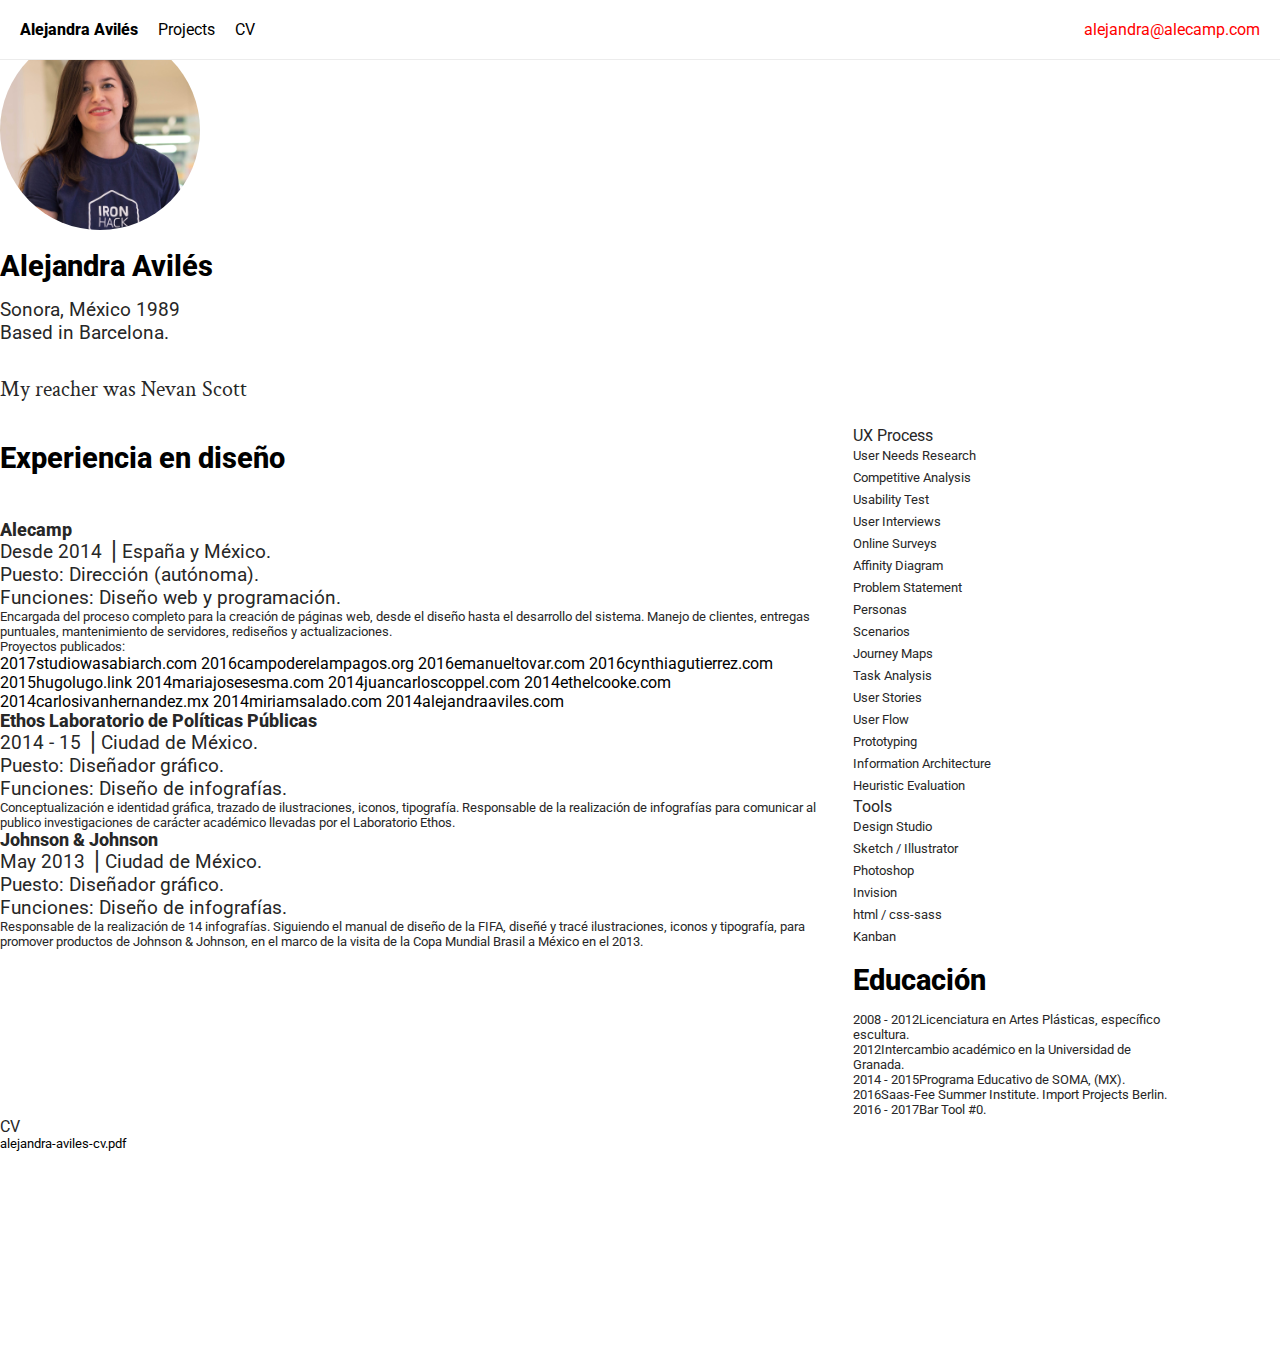
==== about/index.html @ 4a9f748e "Automated commit at 2018-11-22 13:49:20 UTC by middleman-deploy 0.1.3" ====
<!doctype html>
<html>
  <head>
    <meta charset="utf-8">
    <!-- Always force latest IE rendering engine or request Chrome Frame -->
    <meta content="IE=edge,chrome=1" http-equiv="X-UA-Compatible">
    <!-- Use title if it's in the page YAML frontmatter -->
    <title>Alejandra Avilés UX Design</title>
    <script type="text/javascript" src="//cdnjs.cloudflare.com/ajax/libs/jquery/2.0.2/jquery.min.js"></script>
    <link rel="shortcut icon" href="images/favicon.ico" >
    <link rel="stylesheet" href="https://use.fontawesome.com/releases/v5.4.1/css/all.css" integrity="sha384-5sAR7xN1Nv6T6+dT2mhtzEpVJvfS3NScPQTrOxhwjIuvcA67KV2R5Jz6kr4abQsz" crossorigin="anonymous">
    <link href="https://fonts.googleapis.com/css?family=Roboto:400,500,700,900" rel="stylesheet">
    <link href="https://fonts.googleapis.com/css?family=Roboto+Slab" rel="stylesheet">
    <link href="https://fonts.googleapis.com/css?family=Crimson+Text:400,700" rel="stylesheet">
    <link href="https://fonts.googleapis.com/css?family=Kalam" rel="stylesheet">
    <link href="/stylesheets/screen.css" media="screen" rel="stylesheet" type="text/css" />
  </head>
  <body class="about about_index">
    <div class="nav">
  <div class="logo">
    <a href="/"><h5>Alejandra Avilés</h5></a>
  </div>
    <a id="projects" href="/projects">Projects</a>
    <!-- <a id="about" href="/about">About</a> -->
    <a target="cv" href="/documents/alejandra-aviles-cv.pdf">CV</a>
  <div class="social-media">
    <a target="linkedin" href="https://www.linkedin.com/in/alejandra-aviles/"><i class="fab fa-linkedin-in"></i></a>
    <a target="medium" href="https://medium.com/@alecamp"><i class="fab fa-medium-m"></i></a>
    <a target="github" href="https://github.com/alejandra-aviles"><i class="fab fa-github-alt"></i></a>
    <a target="twitter" href="https://twitter.com/alealecamp"><i class="fab fa-twitter"></i></a>
  </div>
  <div class="contact">
    <a href="mailto:alejandra@alecamp.com">alejandra@alecamp.com</a>
  </div>
</div>
<div class="cv">
  <section>
    <img width="200px" src="/images/alejandra.jpg" />
    <h2>Alejandra Avilés</h2>
    <h4>Sonora, México 1989</h4>
    <h4>Based in Barcelona.</h4>
  </section>
  <p>My reacher was Nevan Scott</p>
  <div class="columns">
    <div class="col col-8">
        <h2>Experiencia en diseño<h2>
        <h3>Alecamp</h3>
        <h4>Desde 2014 ⎟ España y México.</h4>
        <h4>Puesto: Dirección (autónoma).</h4>
        <h4>Funciones: Diseño web y programación.</h4>
        <h6>Encargada del proceso completo para la creación de páginas web, desde el diseño hasta el desarrollo del sistema. Manejo de clientes, entregas puntuales, mantenimiento de servidores, rediseños y actualizaciones.</h6>
        <h6>Proyectos publicados:</h6>
        <div class="list">
          <a target="external" href="http://studiowasabiarch.com/"><span class="year">2017</span>studiowasabiarch.com</a>
          <a target="external" href="http://campoderelampagos.org/"><span class="year">2016</span>campoderelampagos.org</a>
          <a target="external" href="http://emanueltovar.com/"><span class="year">2016</span>emanueltovar.com</a>
          <a target="external" href="http://cynthiagutierrez.com/"><span class="year">2016</span>cynthiagutierrez.com</a>
          <a target="external" href="http://hugolugo.link/"><span class="year">2015</span>hugolugo.link</a>
          <a target="external" href="http://mariajosesesma.com/"><span class="year">2014</span>mariajosesesma.com</a>
          <a target="external" href="http://juancarloscoppel.com/"><span class="year">2014</span>juancarloscoppel.com</a>
          <a target="external" href="http://ethelcooke.com/"><span class="year">2014</span>ethelcooke.com</a>
          <a target="external" href="http://carlosivanhernandez.mx/"><span class="year">2014</span>carlosivanhernandez.mx</a>
          <a target="external" href="http://miriamsalado.com/"><span class="year">2014</span>miriamsalado.com</a>
          <a target="external" href="http://alejandraaviles.com/"><span class="year">2014</span>alejandraaviles.com</a>
        </div>
        <h3>Ethos Laboratorio de Políticas Públicas</h3>
        <h4>2014 - 15 ⎟ Ciudad de México.</h4>
        <h4>Puesto: Diseñador gráfico.</h4>
        <h4>Funciones: Diseño de infografías.</h4>
        <h6>Conceptualización e identidad gráfica, trazado de ilustraciones, iconos, tipografía. Responsable de la realización de infografías para comunicar al publico investigaciones de carácter académico llevadas por el Laboratorio Ethos.</h6>
        <h3>Johnson & Johnson</h3>
        <h4>May 2013 ⎟ Ciudad de México.</h4>
        <h4>Puesto: Diseñador gráfico.</h4>
        <h4>Funciones: Diseño de infografías.</h4>
        <h6>Responsable de la realización de 14 infografías. Siguiendo el manual de diseño de la FIFA, diseñé y tracé ilustraciones, iconos y tipografía, para promover productos de Johnson & Johnson, en el marco de la visita de la Copa Mundial Brasil a México en el 2013.</h6>
    </div>
    <div class="col col-4">
      <header>
        <h5>UX Process</h5>
      </header>
      <div class="skills">
        <h6>User Needs Research</h6>
        <h6>Competitive Analysis</h6>
        <h6>Usability Test</h6>
        <h6>User Interviews</h6>
        <h6>Online Surveys</h6>
        <h6>Affinity Diagram</h6>
        <h6>Problem Statement</h6>
        <h6>Personas</h6>
        <h6>Scenarios</h6>
        <h6>Journey Maps</h6>
        <h6>Task Analysis</h6>
        <h6>User Stories</h6>
        <h6>User Flow</h6>
        <h6>Prototyping</h6>
        <h6>Information Architecture</h6>
        <h6>Heuristic Evaluation</h6>
        <header>
          <h5>Tools</h5>
        </header>
        <h6>Design Studio</h6>
        <h6>Sketch / Illustrator</h6>
        <h6>Photoshop</h6>
        <h6>Invision</h6>
        <h6>html / css-sass</h6>
        <h6>Kanban</h6>
      </div>
      <header>
        <h2>Educación</h2>
      </header>
        <h6><span class="year">2008 - 2012</span>Licenciatura en Artes Plásticas, específico escultura.</h6>
        <h6><span class="year">2012</span>Intercambio académico en la Universidad de Granada.</h6>
        <h6><span class="year">2014 - 2015</span>Programa Educativo de SOMA, (MX).</h6>
        <h6><span class="year">2016</span>Saas-Fee Summer Institute. Import Projects Berlin.</h6>
        <h6><span class="year">2016 - 2017</span>Bar Tool #0.</h6>
    </div>
  </div>
</div>

      <header>
        <h5>CV</h5>
      </header>
        <a target="cv" href="/documents/alejandra-aviles-cv.pdf"><h6>alejandra-aviles-cv.pdf</h6></a>

    <script src="/javascripts/application.js" type="text/javascript"></script>
    <footer>
    </footer>
  </body>
</html>
---- stylesheets/screen.css ----
html{color:#000;background:#FFF}body,div,dl,dt,dd,ul,ol,li,h1,h2,h3,h4,h5,h6,pre,code,form,fieldset,legend,input,textarea,p,blockquote,th,td{margin:0;padding:0}table{border-collapse:collapse;border-spacing:0}fieldset,img{border:0}address,caption,cite,code,dfn,em,strong,th,var{font-style:normal;font-weight:normal}ol,ul{list-style:none}caption,th{text-align:left}h1,h2,h3,h4,h5,h6{font-size:100%;font-weight:normal}q:before,q:after{content:''}abbr,acronym{border:0;font-variant:normal}sup{vertical-align:text-top}sub{vertical-align:text-bottom}input,textarea,select{font-family:inherit;font-size:inherit;font-weight:inherit}input,textarea,select{*font-size:100%}legend{color:#000}#yui3-css-stamp.cssreset{display:none}.noselect{-webkit-touch-callout:none;-webkit-user-select:none;-khtml-user-select:none;-moz-user-select:none;-ms-user-select:none;user-select:none}.GITheWall ul{list-style:none;padding:20px 0;margin:0 auto;text-align:left;width:100%}.GITheWall ul li{display:inline-block;margin:10px 5px 0 5px;vertical-align:top;width:200px}.GITheWall ul li.GI_TW_Selected_Row{-webkit-transition:margin-bottom 0.3s ease-in;-moz-transition:margin-bottom 0.3s ease-in;-o-transition:margin-bottom 0.3s ease-in;transition:margin-bottom 0.3s ease-in}.GI_TW_expander{position:absolute;z-index:1;top:0;background:black;left:0;width:100%;margin-top:10px;height:0;overflow:hidden;-webkit-transition:height 0.3s ease-in;-moz-transition:height 0.3s ease-in;-o-transition:height 0.3s ease-in;transition:height 0.3s ease-in}.GI_TW_expander.animating{overflow:hidden !important}.GI_TW_expander.opened{overflow:visible}.GI_TW_expander .GI_TW_pointer{position:absolute;margin-left:-20px;margin-top:-20px;width:0;height:0;border-left:20px solid transparent;border-right:20px solid transparent;border-bottom:20px solid black;-webkit-transition:left 0.3s ease-in;-moz-transition:left 0.3s ease-in;-o-transition:left 0.3s ease-in;transition:left 0.3s ease-in}.GI_TW_expander .GI_TW_expander-inner{width:80%;height:560px;margin:0 auto;overflow:hidden}.GI_TW_expander .GI_TW_expander-inner .GI_TW_fullimg{position:relative;width:100%;height:580px;margin:10px 0 0;text-align:center;overflow:hidden}.GI_TW_expander .GI_TW_expander-inner .GI_TW_fullimg img{position:relative}.GI_TW_expander .GI_TW_Controls{z-index:1}.GI_TW_expander .GI_TW_close{position:absolute;width:40px;height:40px;top:20px;right:20px;cursor:pointer}.GI_TW_expander .GI_TW_arrow{position:absolute;top:50%;cursor:pointer}.GI_TW_expander .GI_TW_arrow.GI_TW_hidden{display:none}.GI_TW_expander .GI_TW_arrow.GI_TW_next{right:30px}.GI_TW_expander .GI_TW_arrow.GI_TW_prev{left:30px}.GI_TW_expander .GI_TW_loading{width:20px;height:20px;border-radius:50%;background:#ddd;box-shadow:0 0 1px #cccccc, 15px 30px 1px #cccccc, -15px 30px 1px #cccccc;position:absolute;top:50%;left:50%;margin:-25px 0 0;-webkit-animation:loader 0.5s infinite ease-in-out both;-moz-animation:loader 0.5s infinite ease-in-out both;-ms-animation:loader 0.5s infinite ease-in-out both;-o-animation:loader 0.5s infinite ease-in-out both;animation:loader 0.5s infinite ease-in-out both}@-moz-keyframes loader{0%{background:#ddd}33%{background:#ccc;box-shadow:0 0 1px #cccccc, 15px 30px 1px #cccccc, -15px 30px 1px #dddddd}66%{background:#ccc;box-shadow:0 0 1px #cccccc, 15px 30px 1px #dddddd, -15px 30px 1px #cccccc}}@-webkit-keyframes loader{0%{background:#ddd}33%{background:#ccc;box-shadow:0 0 1px #cccccc, 15px 30px 1px #cccccc, -15px 30px 1px #dddddd}66%{background:#ccc;box-shadow:0 0 1px #cccccc, 15px 30px 1px #dddddd, -15px 30px 1px #cccccc}}@-o-keyframes loader{0%{background:#ddd}33%{background:#ccc;box-shadow:0 0 1px #cccccc, 15px 30px 1px #cccccc, -15px 30px 1px #dddddd}66%{background:#ccc;box-shadow:0 0 1px #cccccc, 15px 30px 1px #dddddd, -15px 30px 1px #cccccc}}@-ms-keyframes loader{0%{background:#ddd}33%{background:#ccc;box-shadow:0 0 1px #cccccc, 15px 30px 1px #cccccc, -15px 30px 1px #dddddd}66%{background:#ccc;box-shadow:0 0 1px #cccccc, 15px 30px 1px #dddddd, -15px 30px 1px #cccccc}}@keyframes loader{0%{background:#ddd}33%{background:#ccc;box-shadow:0 0 1px #cccccc, 15px 30px 1px #cccccc, -15px 30px 1px #dddddd}66%{background:#ccc;box-shadow:0 0 1px #cccccc, 15px 30px 1px #dddddd, -15px 30px 1px #cccccc}}.about img{border-radius:100px}article{width:700px;padding-top:100px}.quote{border-left:4px solid #ef1000;margin:20px 50px;padding-left:20px;border-radius:5px}.quote p{font-family:'Roboto', sans-serif;padding:10px 0;font-size:0.9rem;line-height:20px}.quote i{font-size:0.7rem;color:grey}.highlight p{font-size:2.8rem;line-height:50px}.award{display:inline-block}.award h3{color:#d4a000;font-weight:600;font-size:0.9rem}.btn{display:inline-block;background-color:#3c3b3a;box-shadow:1px 2px 10px #dadada;border-radius:5px;border:1px solid black;color:white;text-decoration:none;text-align:center;padding:12px 30px}.btn a{font-size:1rem;font-weight:600;text-transform:uppercase;cursor:pointer;color:white}.btn a:hover{color:white;cursor:pointer}.btn:hover{background-color:black;color:white;cursor:pointer}.btn:active{position:relative;top:1px}.site-btn h6{border:1px solid #e2e2e2;border-radius:10px;position:relative;padding:20px}.site-btn a:hover{color:red;background-color:blue}.columns{zoom:1}.columns:before{content:'';display:block}.columns:after{content:'';display:table;clear:both}.col{float:left}.border-left{padding-left:30px;border-left:1px solid grey}.col-1{width:8.33%}.col-2{width:16.66%}.col-3{width:33.33%}.col-4{width:25%}.col-6{width:50%}.col-8{width:66.66%;padding-right:20px}.col-9{width:95%}.col-10{width:80%}.col-12{width:100%}.contact{position:fixed;right:0;background-color:white;z-index:2000}.contact a{font-size:1rem;color:red}.cv h2{color:black}figure{padding-top:20px;padding-bottom:20px;margin:0}figcaption{color:grey;font-size:0.9rem}footer{padding-top:150px;padding-bottom:50px}.hero-unit{padding-top:60px;padding-bottom:150px}.hero-unit span{color:red}.hero-unit h1{font-size:3.6rem;font-family:'Roboto', sans-serif}.hero-unit h4{padding-bottom:100px;font-size:1.5rem}.hero-unit .email{padding:20px 0}.hero-unit .email h3{font-weight:100}.hero-unit .email span{color:#ff1403}.message{text-align:center;background-color:#ffe976;padding:15px 30px;margin:15px 100px;font-size:2rem;font-family:'Kalam', cursive}.item{position:relative;flex:1;flex-direction:column;justify-content:space-between;display:flex}.item-info{padding:10px;flex:1;flex-direction:column;flex-grow:0}.item-center{padding:30px;text-align:center}.item-small{text-align:center}.item-small img{padding:30px}.item:hover{cursor:pointer}.item:hover img{opacity:0.7;position:relative}.item:hover .cover{display:block}.item:hover .cover h6{font-size:1em;line-height:20px;letter-spacing:0.3px}.nav{position:fixed;background-color:white;padding-top:20px;padding-bottom:20px;padding-left:20px;width:100%;z-index:1000;border-bottom:1px solid #ececec}.nav a{font-size:1rem;float:left;margin-right:20px}.nav .logo h5{font-weight:800}.nav .logo a{color:black;font-size:1.1rem}.nav .logo a:hover{color:black;border-bottom:none}section{padding:30px 0}section .sub-section{padding:20px 40px}section .sub-section p{font-size:1.1rem;padding-bottom:20px;line-height:22px}.section-center{text-align:center;padding-top:50px;width:650px;margin-left:auto;margin-right:auto}.skills h6{line-height:22px}.slider-wrapper{width:800px;padding-right:auto;padding-left:auto}.slider{margin-bottom:15px;border-radius:15px;border:0.5px solid #e0e0e0;box-shadow:3px 13px 40px -10px rgba(0,0,0,0.1);height:inherit;width:inherit;overflow:hidden;position:relative;text-align:left}.slider-point-next{cursor:e-resize;cursor:url("/images/next.svg"),auto}.slider-point-previous{cursor:w-resize;cursor:url("/images/prev.svg"),auto}.slider>*{display:none;width:inherit}.slider .columns{height:inherit}.slider img{padding-top:0;padding-bottom:0;max-height:800px;max-width:100%;width:auto;margin-right:auto;margin-left:auto;vertical-align:bottom}.slider .columns .column{height:inherit}[data-slider-index]{font-size:0.8em;font-weight:100;height:inherit}[data-slider-action]{font-size:1em;letter-spacing:1px;color:#3535c3;font-weight:100;cursor:pointer;max-width:1400px}.slider-controls{-webkit-touch-callout:none;-webkit-user-select:none;-khtml-user-select:none;-moz-user-select:none;-ms-user-select:none;user-select:none;position:absolute;right:0;bottom:0;display:inline-block;z-index:1000}.slider-controls>*{display:inline-block;left:0;padding-right:5px}.slider-controls a,.slider-controls *{color:#666 !important}.slider-controls a{font-size:1.3em}.caption{background-color:white;padding-top:5px;padding-bottom:5px;padding-right:70px;display:inline-block;text-align:left;width:100%;z-index:-100}.social-media{position:fixed;background-color:white;right:200px}.social-media a{color:#333333;font-size:1rem;padding:2px 5px}.social-media a:hover i{color:#ff5043}.wrapper-3{display:grid;grid-template-columns:30% 30% 30%;grid-gap:30px}.item-meth{text-align:center}.wrapper-4{display:grid;grid-template-columns:20% 20% 20% 20%;grid-gap:50px;text-align:center}h1{font-size:3rem;font-weight:800}h2{font-size:1.8rem;padding:15px 0;color:#ef1000;font-weight:800}h3{font-size:1.1rem;font-weight:800}h4{font-size:1.2rem}h5{font-size:1rem}h6{font-size:0.8rem}p{font-family:'Crimson Text', serif;font-size:1.4rem;line-height:32px;padding-bottom:20px}li{list-style-type:bullets}em{font-style:italic}*{box-sizing:border-box}body{color:#272727;width:100%;margin-left:auto;margin-right:auto;font-size:1rem;font-family:'Roboto', sans-serif}body ::selection{background-color:#ffec5b;color:#ff1403}a{color:black;text-decoration:none}a:hover{cursor:pointer;color:#ff5043}main{zoom:1;width:1024px;padding:100px;margin-left:auto;margin-right:auto}main:before{content:'';display:block}main:after{content:'';display:table;clear:both}img{max-width:100%}.caption{padding-left:10px;color:grey}body.projects #projects{color:#ff5043}body.about #about{color:#ff5043}
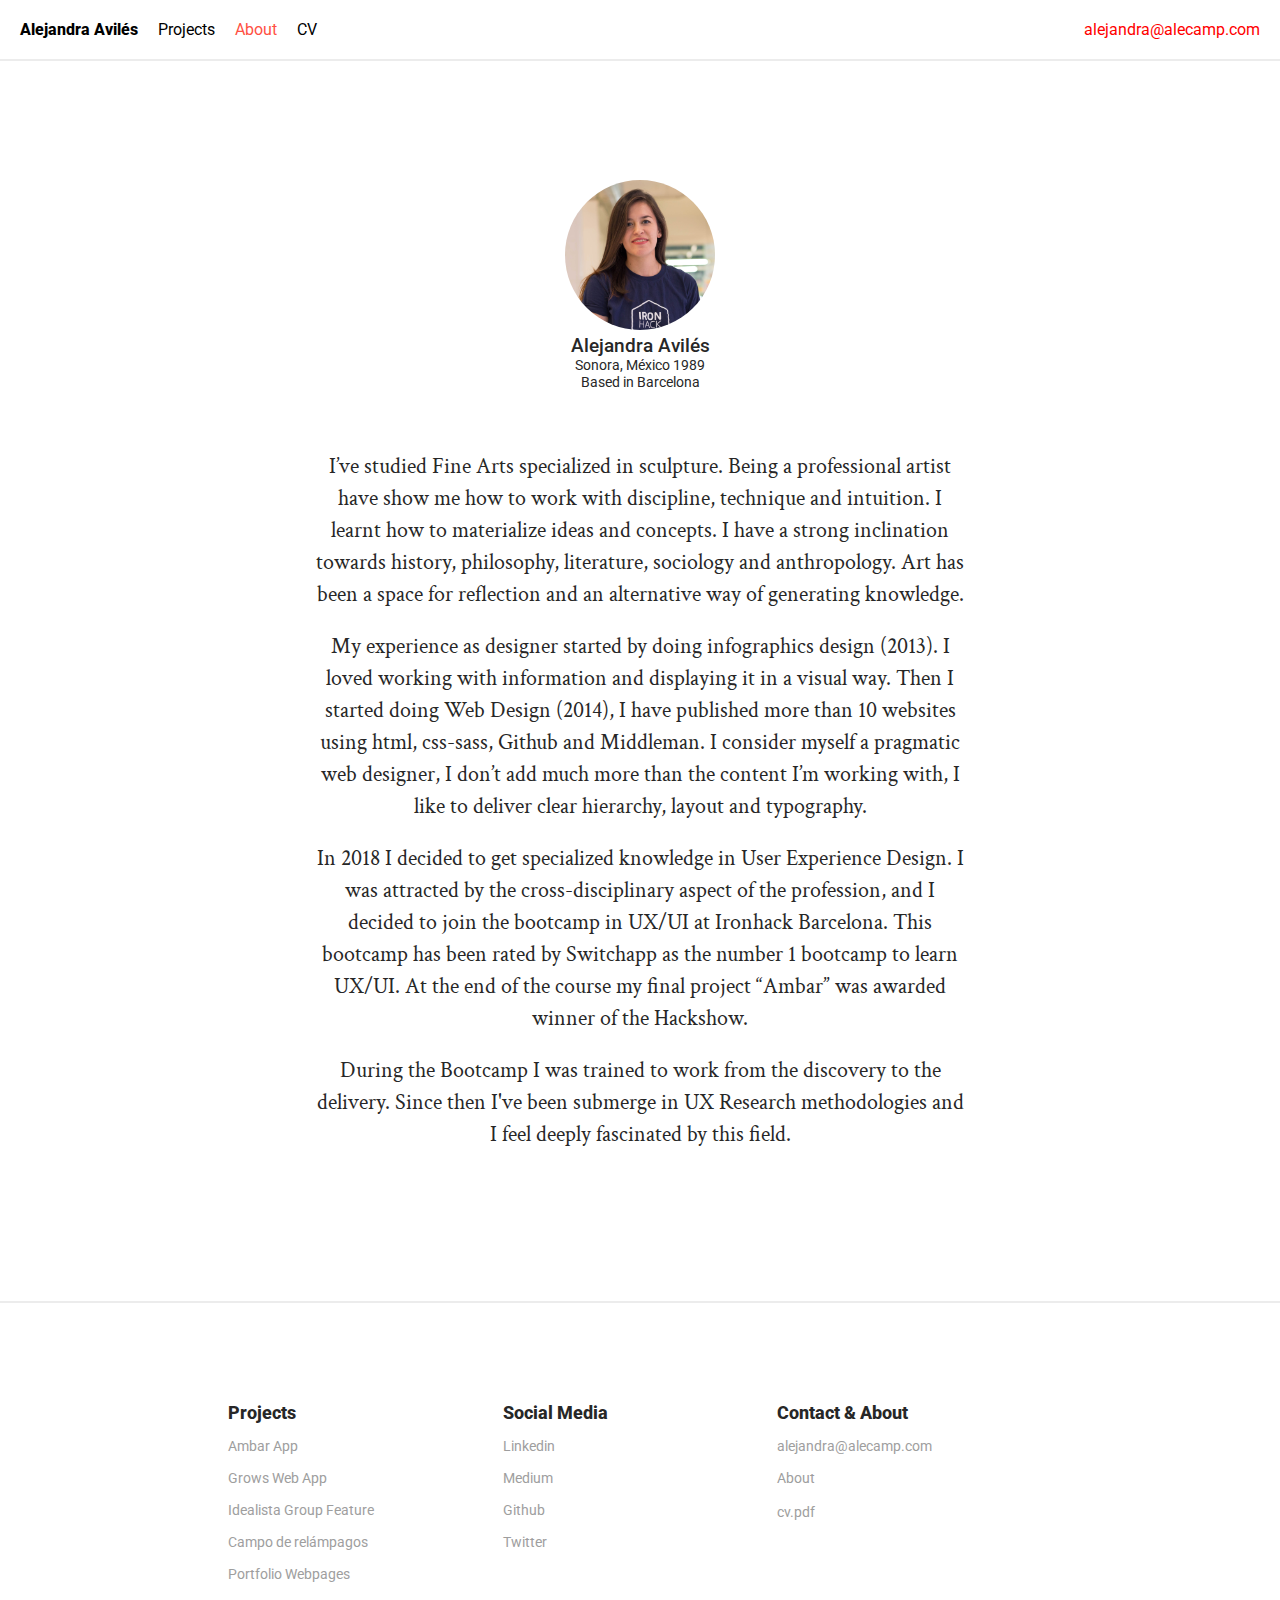
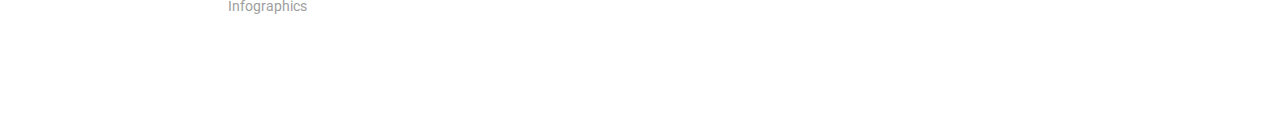
==== commit 1ed839fc: "Automated commit at 2018-11-24 21:51:10 UTC by middleman-deploy 0.1.3" ====
--- a/about/index.html
+++ b/about/index.html
@@ -21,7 +21,7 @@
     <a href="/"><h5>Alejandra Avilés</h5></a>
   </div>
     <a id="projects" href="/projects">Projects</a>
-    <!-- <a id="about" href="/about">About</a> -->
+    <a id="about" href="/about">About</a>
     <a target="cv" href="/documents/alejandra-aviles-cv.pdf">CV</a>
   <div class="social-media">
     <a target="linkedin" href="https://www.linkedin.com/in/alejandra-aviles/"><i class="fab fa-linkedin-in"></i></a>
@@ -33,97 +33,82 @@
     <a href="mailto:alejandra@alecamp.com">alejandra@alecamp.com</a>
   </div>
 </div>
-<div class="cv">
+<main>
+  <div class="section-center">
+
   <section>
-    <img width="200px" src="/images/alejandra.jpg" />
-    <h2>Alejandra Avilés</h2>
-    <h4>Sonora, México 1989</h4>
-    <h4>Based in Barcelona.</h4>
+    <img width="150px" src="/images/alejandra.jpg" />
+    <h4>Alejandra Avilés</h4>
+    <h6>Sonora, México 1989</h6>
+    <h6>Based in Barcelona</h6>
   </section>
-  <p>My reacher was Nevan Scott</p>
-  <div class="columns">
-    <div class="col col-8">
-        <h2>Experiencia en diseño<h2>
-        <h3>Alecamp</h3>
-        <h4>Desde 2014 ⎟ España y México.</h4>
-        <h4>Puesto: Dirección (autónoma).</h4>
-        <h4>Funciones: Diseño web y programación.</h4>
-        <h6>Encargada del proceso completo para la creación de páginas web, desde el diseño hasta el desarrollo del sistema. Manejo de clientes, entregas puntuales, mantenimiento de servidores, rediseños y actualizaciones.</h6>
-        <h6>Proyectos publicados:</h6>
-        <div class="list">
-          <a target="external" href="http://studiowasabiarch.com/"><span class="year">2017</span>studiowasabiarch.com</a>
-          <a target="external" href="http://campoderelampagos.org/"><span class="year">2016</span>campoderelampagos.org</a>
-          <a target="external" href="http://emanueltovar.com/"><span class="year">2016</span>emanueltovar.com</a>
-          <a target="external" href="http://cynthiagutierrez.com/"><span class="year">2016</span>cynthiagutierrez.com</a>
-          <a target="external" href="http://hugolugo.link/"><span class="year">2015</span>hugolugo.link</a>
-          <a target="external" href="http://mariajosesesma.com/"><span class="year">2014</span>mariajosesesma.com</a>
-          <a target="external" href="http://juancarloscoppel.com/"><span class="year">2014</span>juancarloscoppel.com</a>
-          <a target="external" href="http://ethelcooke.com/"><span class="year">2014</span>ethelcooke.com</a>
-          <a target="external" href="http://carlosivanhernandez.mx/"><span class="year">2014</span>carlosivanhernandez.mx</a>
-          <a target="external" href="http://miriamsalado.com/"><span class="year">2014</span>miriamsalado.com</a>
-          <a target="external" href="http://alejandraaviles.com/"><span class="year">2014</span>alejandraaviles.com</a>
-        </div>
-        <h3>Ethos Laboratorio de Políticas Públicas</h3>
-        <h4>2014 - 15 ⎟ Ciudad de México.</h4>
-        <h4>Puesto: Diseñador gráfico.</h4>
-        <h4>Funciones: Diseño de infografías.</h4>
-        <h6>Conceptualización e identidad gráfica, trazado de ilustraciones, iconos, tipografía. Responsable de la realización de infografías para comunicar al publico investigaciones de carácter académico llevadas por el Laboratorio Ethos.</h6>
-        <h3>Johnson & Johnson</h3>
-        <h4>May 2013 ⎟ Ciudad de México.</h4>
-        <h4>Puesto: Diseñador gráfico.</h4>
-        <h4>Funciones: Diseño de infografías.</h4>
-        <h6>Responsable de la realización de 14 infografías. Siguiendo el manual de diseño de la FIFA, diseñé y tracé ilustraciones, iconos y tipografía, para promover productos de Johnson & Johnson, en el marco de la visita de la Copa Mundial Brasil a México en el 2013.</h6>
-    </div>
-    <div class="col col-4">
-      <header>
-        <h5>UX Process</h5>
-      </header>
-      <div class="skills">
-        <h6>User Needs Research</h6>
-        <h6>Competitive Analysis</h6>
-        <h6>Usability Test</h6>
-        <h6>User Interviews</h6>
-        <h6>Online Surveys</h6>
-        <h6>Affinity Diagram</h6>
-        <h6>Problem Statement</h6>
-        <h6>Personas</h6>
-        <h6>Scenarios</h6>
-        <h6>Journey Maps</h6>
-        <h6>Task Analysis</h6>
-        <h6>User Stories</h6>
-        <h6>User Flow</h6>
-        <h6>Prototyping</h6>
-        <h6>Information Architecture</h6>
-        <h6>Heuristic Evaluation</h6>
-        <header>
-          <h5>Tools</h5>
-        </header>
-        <h6>Design Studio</h6>
-        <h6>Sketch / Illustrator</h6>
-        <h6>Photoshop</h6>
-        <h6>Invision</h6>
-        <h6>html / css-sass</h6>
-        <h6>Kanban</h6>
-      </div>
-      <header>
-        <h2>Educación</h2>
-      </header>
-        <h6><span class="year">2008 - 2012</span>Licenciatura en Artes Plásticas, específico escultura.</h6>
-        <h6><span class="year">2012</span>Intercambio académico en la Universidad de Granada.</h6>
-        <h6><span class="year">2014 - 2015</span>Programa Educativo de SOMA, (MX).</h6>
-        <h6><span class="year">2016</span>Saas-Fee Summer Institute. Import Projects Berlin.</h6>
-        <h6><span class="year">2016 - 2017</span>Bar Tool #0.</h6>
-    </div>
+  <section>
+    <p>I’ve studied Fine Arts specialized in sculpture. Being a professional artist have show me how to work with discipline, technique and intuition. I learnt how to materialize ideas and concepts. I have a strong inclination towards history, philosophy, literature, sociology and anthropology. Art has been a space for reflection and an alternative way of generating knowledge.</p>
+    <p>My experience as designer started by doing infographics design (2013). I loved working with information and displaying it in a visual way. Then I started doing Web Design (2014), I have published more than 10 websites using html, css-sass, Github and Middleman. I consider myself a pragmatic web designer, I don’t add much more than the content I’m working with, I like to deliver clear hierarchy, layout and typography.</p>
+    <p>In 2018 I decided to get specialized knowledge in User Experience Design. I was attracted by the cross-disciplinary aspect of the profession, and I decided to join the bootcamp in UX/UI at Ironhack Barcelona. This bootcamp has been rated by Switchapp as the number 1 bootcamp to learn UX/UI. At the end of the course my final project “Ambar” was awarded winner of the Hackshow.</p>
+    <p>During the Bootcamp I was trained to work from the discovery to the delivery. Since then I've been submerge in UX Research methodologies and I feel deeply fascinated by this field.</p>
+  </section>
   </div>
-</div>
+</main>
 
-      <header>
-        <h5>CV</h5>
-      </header>
-        <a target="cv" href="/documents/alejandra-aviles-cv.pdf"><h6>alejandra-aviles-cv.pdf</h6></a>
+
+
+
+
+
+
 
     <script src="/javascripts/application.js" type="text/javascript"></script>
     <footer>
+        <main>
+  <div class="columns">
+    <div class="col col-4">
+      <h3>Projects</h3>
+      <a class="item" href="/ambar">
+        Ambar App
+      </a>
+      <a href="/grows" class="item">
+        Grows Web App
+      </a>
+      <a href="/add-a-feature-to-idealista-app" class="item">
+        Idealista Group Feature
+      </a>
+      <a href="/online-magazine" class="item">
+        Campo de relámpagos
+      </a>
+      <a href="/portfolio-websites" class="item">
+        Portfolio Webpages
+      </a>
+      <a href="/infographics-design" class="item">
+        Infographics
+      </a>
+    </div>
+    <div class="col col-4">
+      <h3>Social Media</h3>
+      <a target="linkedin" href="https://www.linkedin.com/in/alejandra-aviles/" class="item" >
+        Linkedin
+      </a>
+      <a target="medium" href="https://medium.com/@alecamp" class="item">
+        Medium
+      </a>
+      <a target="github" href="https://github.com/alejandra-aviles" class="item">
+        Github
+      </a>
+      <a target="twitter" href="https://twitter.com/alealecamp" class="item">
+        Twitter
+      </a>
+    </div>
+    <div class="col col-4">
+      <h3>Contact & About</h3>
+      <a href="mailto:alejandra@alecamp.com" class="item">alejandra@alecamp.com</a>
+      <a href="/about" class="item">About</a>
+      <a target="cv" href="/documents/alejandra-aviles-cv.pdf">cv.pdf</a>
+    </div>
+  </div>
+</main>
+
+
+
     </footer>
   </body>
 </html>
--- a/stylesheets/screen.css
+++ b/stylesheets/screen.css
@@ -1 +1 @@
-html{color:#000;background:#FFF}body,div,dl,dt,dd,ul,ol,li,h1,h2,h3,h4,h5,h6,pre,code,form,fieldset,legend,input,textarea,p,blockquote,th,td{margin:0;padding:0}table{border-collapse:collapse;border-spacing:0}fieldset,img{border:0}address,caption,cite,code,dfn,em,strong,th,var{font-style:normal;font-weight:normal}ol,ul{list-style:none}caption,th{text-align:left}h1,h2,h3,h4,h5,h6{font-size:100%;font-weight:normal}q:before,q:after{content:''}abbr,acronym{border:0;font-variant:normal}sup{vertical-align:text-top}sub{vertical-align:text-bottom}input,textarea,select{font-family:inherit;font-size:inherit;font-weight:inherit}input,textarea,select{*font-size:100%}legend{color:#000}#yui3-css-stamp.cssreset{display:none}.noselect{-webkit-touch-callout:none;-webkit-user-select:none;-khtml-user-select:none;-moz-user-select:none;-ms-user-select:none;user-select:none}.GITheWall ul{list-style:none;padding:20px 0;margin:0 auto;text-align:left;width:100%}.GITheWall ul li{display:inline-block;margin:10px 5px 0 5px;vertical-align:top;width:200px}.GITheWall ul li.GI_TW_Selected_Row{-webkit-transition:margin-bottom 0.3s ease-in;-moz-transition:margin-bottom 0.3s ease-in;-o-transition:margin-bottom 0.3s ease-in;transition:margin-bottom 0.3s ease-in}.GI_TW_expander{position:absolute;z-index:1;top:0;background:black;left:0;width:100%;margin-top:10px;height:0;overflow:hidden;-webkit-transition:height 0.3s ease-in;-moz-transition:height 0.3s ease-in;-o-transition:height 0.3s ease-in;transition:height 0.3s ease-in}.GI_TW_expander.animating{overflow:hidden !important}.GI_TW_expander.opened{overflow:visible}.GI_TW_expander .GI_TW_pointer{position:absolute;margin-left:-20px;margin-top:-20px;width:0;height:0;border-left:20px solid transparent;border-right:20px solid transparent;border-bottom:20px solid black;-webkit-transition:left 0.3s ease-in;-moz-transition:left 0.3s ease-in;-o-transition:left 0.3s ease-in;transition:left 0.3s ease-in}.GI_TW_expander .GI_TW_expander-inner{width:80%;height:560px;margin:0 auto;overflow:hidden}.GI_TW_expander .GI_TW_expander-inner .GI_TW_fullimg{position:relative;width:100%;height:580px;margin:10px 0 0;text-align:center;overflow:hidden}.GI_TW_expander .GI_TW_expander-inner .GI_TW_fullimg img{position:relative}.GI_TW_expander .GI_TW_Controls{z-index:1}.GI_TW_expander .GI_TW_close{position:absolute;width:40px;height:40px;top:20px;right:20px;cursor:pointer}.GI_TW_expander .GI_TW_arrow{position:absolute;top:50%;cursor:pointer}.GI_TW_expander .GI_TW_arrow.GI_TW_hidden{display:none}.GI_TW_expander .GI_TW_arrow.GI_TW_next{right:30px}.GI_TW_expander .GI_TW_arrow.GI_TW_prev{left:30px}.GI_TW_expander .GI_TW_loading{width:20px;height:20px;border-radius:50%;background:#ddd;box-shadow:0 0 1px #cccccc, 15px 30px 1px #cccccc, -15px 30px 1px #cccccc;position:absolute;top:50%;left:50%;margin:-25px 0 0;-webkit-animation:loader 0.5s infinite ease-in-out both;-moz-animation:loader 0.5s infinite ease-in-out both;-ms-animation:loader 0.5s infinite ease-in-out both;-o-animation:loader 0.5s infinite ease-in-out both;animation:loader 0.5s infinite ease-in-out both}@-moz-keyframes loader{0%{background:#ddd}33%{background:#ccc;box-shadow:0 0 1px #cccccc, 15px 30px 1px #cccccc, -15px 30px 1px #dddddd}66%{background:#ccc;box-shadow:0 0 1px #cccccc, 15px 30px 1px #dddddd, -15px 30px 1px #cccccc}}@-webkit-keyframes loader{0%{background:#ddd}33%{background:#ccc;box-shadow:0 0 1px #cccccc, 15px 30px 1px #cccccc, -15px 30px 1px #dddddd}66%{background:#ccc;box-shadow:0 0 1px #cccccc, 15px 30px 1px #dddddd, -15px 30px 1px #cccccc}}@-o-keyframes loader{0%{background:#ddd}33%{background:#ccc;box-shadow:0 0 1px #cccccc, 15px 30px 1px #cccccc, -15px 30px 1px #dddddd}66%{background:#ccc;box-shadow:0 0 1px #cccccc, 15px 30px 1px #dddddd, -15px 30px 1px #cccccc}}@-ms-keyframes loader{0%{background:#ddd}33%{background:#ccc;box-shadow:0 0 1px #cccccc, 15px 30px 1px #cccccc, -15px 30px 1px #dddddd}66%{background:#ccc;box-shadow:0 0 1px #cccccc, 15px 30px 1px #dddddd, -15px 30px 1px #cccccc}}@keyframes loader{0%{background:#ddd}33%{background:#ccc;box-shadow:0 0 1px #cccccc, 15px 30px 1px #cccccc, -15px 30px 1px #dddddd}66%{background:#ccc;box-shadow:0 0 1px #cccccc, 15px 30px 1px #dddddd, -15px 30px 1px #cccccc}}.about img{border-radius:100px}article{width:700px;padding-top:100px}.quote{border-left:4px solid #ef1000;margin:20px 50px;padding-left:20px;border-radius:5px}.quote p{font-family:'Roboto', sans-serif;padding:10px 0;font-size:0.9rem;line-height:20px}.quote i{font-size:0.7rem;color:grey}.highlight p{font-size:2.8rem;line-height:50px}.award{display:inline-block}.award h3{color:#d4a000;font-weight:600;font-size:0.9rem}.btn{display:inline-block;background-color:#3c3b3a;box-shadow:1px 2px 10px #dadada;border-radius:5px;border:1px solid black;color:white;text-decoration:none;text-align:center;padding:12px 30px}.btn a{font-size:1rem;font-weight:600;text-transform:uppercase;cursor:pointer;color:white}.btn a:hover{color:white;cursor:pointer}.btn:hover{background-color:black;color:white;cursor:pointer}.btn:active{position:relative;top:1px}.site-btn h6{border:1px solid #e2e2e2;border-radius:10px;position:relative;padding:20px}.site-btn a:hover{color:red;background-color:blue}.columns{zoom:1}.columns:before{content:'';display:block}.columns:after{content:'';display:table;clear:both}.col{float:left}.border-left{padding-left:30px;border-left:1px solid grey}.col-1{width:8.33%}.col-2{width:16.66%}.col-3{width:33.33%}.col-4{width:25%}.col-6{width:50%}.col-8{width:66.66%;padding-right:20px}.col-9{width:95%}.col-10{width:80%}.col-12{width:100%}.contact{position:fixed;right:0;background-color:white;z-index:2000}.contact a{font-size:1rem;color:red}.cv h2{color:black}figure{padding-top:20px;padding-bottom:20px;margin:0}figcaption{color:grey;font-size:0.9rem}footer{padding-top:150px;padding-bottom:50px}.hero-unit{padding-top:60px;padding-bottom:150px}.hero-unit span{color:red}.hero-unit h1{font-size:3.6rem;font-family:'Roboto', sans-serif}.hero-unit h4{padding-bottom:100px;font-size:1.5rem}.hero-unit .email{padding:20px 0}.hero-unit .email h3{font-weight:100}.hero-unit .email span{color:#ff1403}.message{text-align:center;background-color:#ffe976;padding:15px 30px;margin:15px 100px;font-size:2rem;font-family:'Kalam', cursive}.item{position:relative;flex:1;flex-direction:column;justify-content:space-between;display:flex}.item-info{padding:10px;flex:1;flex-direction:column;flex-grow:0}.item-center{padding:30px;text-align:center}.item-small{text-align:center}.item-small img{padding:30px}.item:hover{cursor:pointer}.item:hover img{opacity:0.7;position:relative}.item:hover .cover{display:block}.item:hover .cover h6{font-size:1em;line-height:20px;letter-spacing:0.3px}.nav{position:fixed;background-color:white;padding-top:20px;padding-bottom:20px;padding-left:20px;width:100%;z-index:1000;border-bottom:1px solid #ececec}.nav a{font-size:1rem;float:left;margin-right:20px}.nav .logo h5{font-weight:800}.nav .logo a{color:black;font-size:1.1rem}.nav .logo a:hover{color:black;border-bottom:none}section{padding:30px 0}section .sub-section{padding:20px 40px}section .sub-section p{font-size:1.1rem;padding-bottom:20px;line-height:22px}.section-center{text-align:center;padding-top:50px;width:650px;margin-left:auto;margin-right:auto}.skills h6{line-height:22px}.slider-wrapper{width:800px;padding-right:auto;padding-left:auto}.slider{margin-bottom:15px;border-radius:15px;border:0.5px solid #e0e0e0;box-shadow:3px 13px 40px -10px rgba(0,0,0,0.1);height:inherit;width:inherit;overflow:hidden;position:relative;text-align:left}.slider-point-next{cursor:e-resize;cursor:url("/images/next.svg"),auto}.slider-point-previous{cursor:w-resize;cursor:url("/images/prev.svg"),auto}.slider>*{display:none;width:inherit}.slider .columns{height:inherit}.slider img{padding-top:0;padding-bottom:0;max-height:800px;max-width:100%;width:auto;margin-right:auto;margin-left:auto;vertical-align:bottom}.slider .columns .column{height:inherit}[data-slider-index]{font-size:0.8em;font-weight:100;height:inherit}[data-slider-action]{font-size:1em;letter-spacing:1px;color:#3535c3;font-weight:100;cursor:pointer;max-width:1400px}.slider-controls{-webkit-touch-callout:none;-webkit-user-select:none;-khtml-user-select:none;-moz-user-select:none;-ms-user-select:none;user-select:none;position:absolute;right:0;bottom:0;display:inline-block;z-index:1000}.slider-controls>*{display:inline-block;left:0;padding-right:5px}.slider-controls a,.slider-controls *{color:#666 !important}.slider-controls a{font-size:1.3em}.caption{background-color:white;padding-top:5px;padding-bottom:5px;padding-right:70px;display:inline-block;text-align:left;width:100%;z-index:-100}.social-media{position:fixed;background-color:white;right:200px}.social-media a{color:#333333;font-size:1rem;padding:2px 5px}.social-media a:hover i{color:#ff5043}.wrapper-3{display:grid;grid-template-columns:30% 30% 30%;grid-gap:30px}.item-meth{text-align:center}.wrapper-4{display:grid;grid-template-columns:20% 20% 20% 20%;grid-gap:50px;text-align:center}h1{font-size:3rem;font-weight:800}h2{font-size:1.8rem;padding:15px 0;color:#ef1000;font-weight:800}h3{font-size:1.1rem;font-weight:800}h4{font-size:1.2rem}h5{font-size:1rem}h6{font-size:0.8rem}p{font-family:'Crimson Text', serif;font-size:1.4rem;line-height:32px;padding-bottom:20px}li{list-style-type:bullets}em{font-style:italic}*{box-sizing:border-box}body{color:#272727;width:100%;margin-left:auto;margin-right:auto;font-size:1rem;font-family:'Roboto', sans-serif}body ::selection{background-color:#ffec5b;color:#ff1403}a{color:black;text-decoration:none}a:hover{cursor:pointer;color:#ff5043}main{zoom:1;width:1024px;padding:100px;margin-left:auto;margin-right:auto}main:before{content:'';display:block}main:after{content:'';display:table;clear:both}img{max-width:100%}.caption{padding-left:10px;color:grey}body.projects #projects{color:#ff5043}body.about #about{color:#ff5043}+html{color:#000;background:#FFF}body,div,dl,dt,dd,ul,ol,li,h1,h2,h3,h4,h5,h6,pre,code,form,fieldset,legend,input,textarea,p,blockquote,th,td{margin:0;padding:0}table{border-collapse:collapse;border-spacing:0}fieldset,img{border:0}address,caption,cite,code,dfn,em,strong,th,var{font-style:normal;font-weight:normal}ol,ul{list-style:none}caption,th{text-align:left}h1,h2,h3,h4,h5,h6{font-size:100%;font-weight:normal}q:before,q:after{content:''}abbr,acronym{border:0;font-variant:normal}sup{vertical-align:text-top}sub{vertical-align:text-bottom}input,textarea,select{font-family:inherit;font-size:inherit;font-weight:inherit}input,textarea,select{*font-size:100%}legend{color:#000}#yui3-css-stamp.cssreset{display:none}.noselect{-webkit-touch-callout:none;-webkit-user-select:none;-khtml-user-select:none;-moz-user-select:none;-ms-user-select:none;user-select:none}.GITheWall ul{list-style:none;padding:20px 0;margin:0 auto;text-align:left;width:100%}.GITheWall ul li{display:inline-block;margin:10px 5px 0 5px;vertical-align:top;width:200px}.GITheWall ul li.GI_TW_Selected_Row{-webkit-transition:margin-bottom 0.3s ease-in;-moz-transition:margin-bottom 0.3s ease-in;-o-transition:margin-bottom 0.3s ease-in;transition:margin-bottom 0.3s ease-in}.GI_TW_expander{position:absolute;z-index:1;top:0;background:black;left:0;width:100%;margin-top:10px;height:0;overflow:hidden;-webkit-transition:height 0.3s ease-in;-moz-transition:height 0.3s ease-in;-o-transition:height 0.3s ease-in;transition:height 0.3s ease-in}.GI_TW_expander.animating{overflow:hidden !important}.GI_TW_expander.opened{overflow:visible}.GI_TW_expander .GI_TW_pointer{position:absolute;margin-left:-20px;margin-top:-20px;width:0;height:0;border-left:20px solid transparent;border-right:20px solid transparent;border-bottom:20px solid black;-webkit-transition:left 0.3s ease-in;-moz-transition:left 0.3s ease-in;-o-transition:left 0.3s ease-in;transition:left 0.3s ease-in}.GI_TW_expander .GI_TW_expander-inner{width:80%;height:560px;margin:0 auto;overflow:hidden}.GI_TW_expander .GI_TW_expander-inner .GI_TW_fullimg{position:relative;width:100%;height:580px;margin:10px 0 0;text-align:center;overflow:hidden}.GI_TW_expander .GI_TW_expander-inner .GI_TW_fullimg img{position:relative}.GI_TW_expander .GI_TW_Controls{z-index:1}.GI_TW_expander .GI_TW_close{position:absolute;width:40px;height:40px;top:20px;right:20px;cursor:pointer}.GI_TW_expander .GI_TW_arrow{position:absolute;top:50%;cursor:pointer}.GI_TW_expander .GI_TW_arrow.GI_TW_hidden{display:none}.GI_TW_expander .GI_TW_arrow.GI_TW_next{right:30px}.GI_TW_expander .GI_TW_arrow.GI_TW_prev{left:30px}.GI_TW_expander .GI_TW_loading{width:20px;height:20px;border-radius:50%;background:#ddd;box-shadow:0 0 1px #cccccc, 15px 30px 1px #cccccc, -15px 30px 1px #cccccc;position:absolute;top:50%;left:50%;margin:-25px 0 0;-webkit-animation:loader 0.5s infinite ease-in-out both;-moz-animation:loader 0.5s infinite ease-in-out both;-ms-animation:loader 0.5s infinite ease-in-out both;-o-animation:loader 0.5s infinite ease-in-out both;animation:loader 0.5s infinite ease-in-out both}@-moz-keyframes loader{0%{background:#ddd}33%{background:#ccc;box-shadow:0 0 1px #cccccc, 15px 30px 1px #cccccc, -15px 30px 1px #dddddd}66%{background:#ccc;box-shadow:0 0 1px #cccccc, 15px 30px 1px #dddddd, -15px 30px 1px #cccccc}}@-webkit-keyframes loader{0%{background:#ddd}33%{background:#ccc;box-shadow:0 0 1px #cccccc, 15px 30px 1px #cccccc, -15px 30px 1px #dddddd}66%{background:#ccc;box-shadow:0 0 1px #cccccc, 15px 30px 1px #dddddd, -15px 30px 1px #cccccc}}@-o-keyframes loader{0%{background:#ddd}33%{background:#ccc;box-shadow:0 0 1px #cccccc, 15px 30px 1px #cccccc, -15px 30px 1px #dddddd}66%{background:#ccc;box-shadow:0 0 1px #cccccc, 15px 30px 1px #dddddd, -15px 30px 1px #cccccc}}@-ms-keyframes loader{0%{background:#ddd}33%{background:#ccc;box-shadow:0 0 1px #cccccc, 15px 30px 1px #cccccc, -15px 30px 1px #dddddd}66%{background:#ccc;box-shadow:0 0 1px #cccccc, 15px 30px 1px #dddddd, -15px 30px 1px #cccccc}}@keyframes loader{0%{background:#ddd}33%{background:#ccc;box-shadow:0 0 1px #cccccc, 15px 30px 1px #cccccc, -15px 30px 1px #dddddd}66%{background:#ccc;box-shadow:0 0 1px #cccccc, 15px 30px 1px #dddddd, -15px 30px 1px #cccccc}}.about img{border-radius:100px}article{width:700px;padding-top:100px}.quote{border-left:4px solid #ef1000;margin:20px 50px;padding-left:20px;border-radius:5px}.quote p{font-family:'Roboto', sans-serif;padding:10px 0;font-size:0.9rem;line-height:20px}.quote i{font-size:0.7rem;color:grey}.highlight p{font-size:2.8rem;line-height:50px}.award{display:inline-block}.award h3{color:#d4a000;font-weight:600;font-size:0.9rem}.btn{display:inline-block;background-color:#3c3b3a;box-shadow:1px 2px 10px #dadada;border-radius:5px;border:1px solid black;color:white;text-decoration:none;text-align:center;padding:12px 30px}.btn a{font-size:1rem;font-weight:600;text-transform:uppercase;cursor:pointer;color:white}.btn a:hover{color:white;cursor:pointer}.btn:hover{background-color:black;color:white;cursor:pointer}.btn:active{position:relative;top:1px}.site-btn h6{border:1px solid #e2e2e2;border-radius:10px;position:relative;padding:20px}.site-btn a:hover{color:red;background-color:blue}.columns{zoom:1;column-width:auto;column-gap:2rem}.columns:before{content:'';display:block}.columns:after{content:'';display:table;clear:both}.col{float:left}.border-left{padding-left:30px;border-left:1px solid grey}.col-1{width:8.33%}.col-2{width:49.98%}.col-3{width:24.99%}.col-4{width:33.32%}.col-6{width:49.98%}.col-8{width:66.66%;padding-right:20px}.col-9{width:95%}.col-10{width:80%}.col-12{width:100%}.contact{position:fixed;right:0;background-color:white;z-index:2000}.contact a{font-size:1rem;color:red}figure{padding-top:20px;padding-bottom:20px;margin:0}figcaption{color:grey;font-size:0.9rem}footer{border-top:2px solid #ececec}footer a{font-size:0.9rem;margin-top:15px;margin-bottom:15px;color:#9E9E9E}.hero-unit{padding-top:60px;padding-bottom:150px}.hero-unit span{color:red}.hero-unit h1{font-size:3.6rem;font-family:'Roboto', sans-serif}.hero-unit h4{padding-bottom:100px;font-size:1.5rem}.hero-unit .email{padding:20px 0}.hero-unit .email h3{font-weight:100}.hero-unit .email span{color:#ff1403}.message{text-align:center;background-color:#ffe976;padding:15px 30px;margin-right:auto;margin-left:auto;width:250px;font-size:1.2rem;font-family:'Kalam', cursive}.item{position:relative;flex:1;flex-direction:column;justify-content:space-between;display:flex}.item-info{padding-top:50px;flex:1;flex-direction:column;flex-grow:0}.item-center{padding:30px;text-align:center}.item-small{text-align:center}.item-small img{padding:30px}.item:hover{cursor:pointer}.item:hover img{opacity:0.7;position:relative}.item:hover .cover{display:block}.item:hover .cover h6{font-size:1em;line-height:20px;letter-spacing:0.3px}.nav{position:fixed;background-color:white;padding-top:20px;padding-bottom:20px;padding-left:20px;width:100%;z-index:1000;border-bottom:2px solid #ececec}.nav a{font-size:1rem;float:left;margin-right:20px}.nav .logo h5{font-weight:800}.nav .logo a{color:black;font-size:1.1rem}.nav .logo a:hover{color:black;border-bottom:none}section{padding:30px 0}section .sub-section{padding:20px 40px}section .sub-section p{font-size:1.1rem;padding-bottom:20px;line-height:22px}.section-center{text-align:center;padding-top:50px;width:650px;margin-left:auto;margin-right:auto}.skills h6{line-height:22px}.slider-wrapper{width:800px;padding-right:auto;padding-left:auto}.slider{margin-bottom:15px;border-radius:15px;border:0.5px solid #e0e0e0;box-shadow:3px 13px 40px -10px rgba(0,0,0,0.1);height:inherit;width:inherit;overflow:hidden;position:relative;text-align:left}.slider-point-next{cursor:e-resize;cursor:url("/images/next.svg"),auto}.slider-point-previous{cursor:w-resize;cursor:url("/images/prev.svg"),auto}.slider>*{display:none;width:inherit}.slider .columns{height:inherit}.slider img{padding-top:0;padding-bottom:0;max-height:800px;max-width:100%;width:auto;margin-right:auto;margin-left:auto;vertical-align:bottom}.slider .columns .column{height:inherit}[data-slider-index]{font-size:0.8em;font-weight:100;height:inherit}[data-slider-action]{font-size:1em;letter-spacing:1px;color:#3535c3;font-weight:100;cursor:pointer;max-width:1400px}.slider-controls{-webkit-touch-callout:none;-webkit-user-select:none;-khtml-user-select:none;-moz-user-select:none;-ms-user-select:none;user-select:none;position:absolute;right:0;bottom:0;display:inline-block;z-index:1000}.slider-controls>*{display:inline-block;left:0;padding-right:5px}.slider-controls a,.slider-controls *{color:#666 !important}.slider-controls a{font-size:1.3em}.caption{background-color:white;padding-top:5px;padding-bottom:5px;padding-right:70px;display:inline-block;text-align:left;width:100%;z-index:-100}.social-media{position:fixed;background-color:white;right:200px}.social-media a{color:#333333;font-size:1rem;padding:2px 5px}.social-media a:hover i{color:#ff5043}.wrapper-3{display:grid;grid-template-columns:30% 30% 30%;grid-gap:30px}.item-meth{text-align:center}.wrapper-4{display:grid;grid-template-columns:20% 20% 20% 20%;grid-gap:50px;text-align:center}.wrapper-4 .item:hover img{opacity:1;position:relative}h1{font-size:3rem;font-weight:800}h2{font-size:1.6rem;padding:15px 0;color:#ef1000;font-weight:800}h3{font-size:1.1rem;font-weight:800}h4{font-size:1.2rem;font-weight:500}h5{font-size:1rem}h6{font-size:0.9rem}p{font-family:'Crimson Text', serif;font-size:1.4rem;line-height:32px;padding-bottom:20px}li{list-style-type:bullets}em{font-style:italic}*{box-sizing:border-box}body{color:#272727;width:100%;margin-left:auto;margin-right:auto;font-size:1rem;font-family:'Roboto', sans-serif}body ::selection{background-color:#ffec5b;color:#ff1403}a{color:black;text-decoration:none}a:hover{cursor:pointer;color:#ff5043}main{zoom:1;width:1024px;padding:100px;margin-left:auto;margin-right:auto}main:before{content:'';display:block}main:after{content:'';display:table;clear:both}img{max-width:100%}.caption{padding-left:10px;color:grey}body.projects #projects{color:#ff5043}body.about #about{color:#ff5043}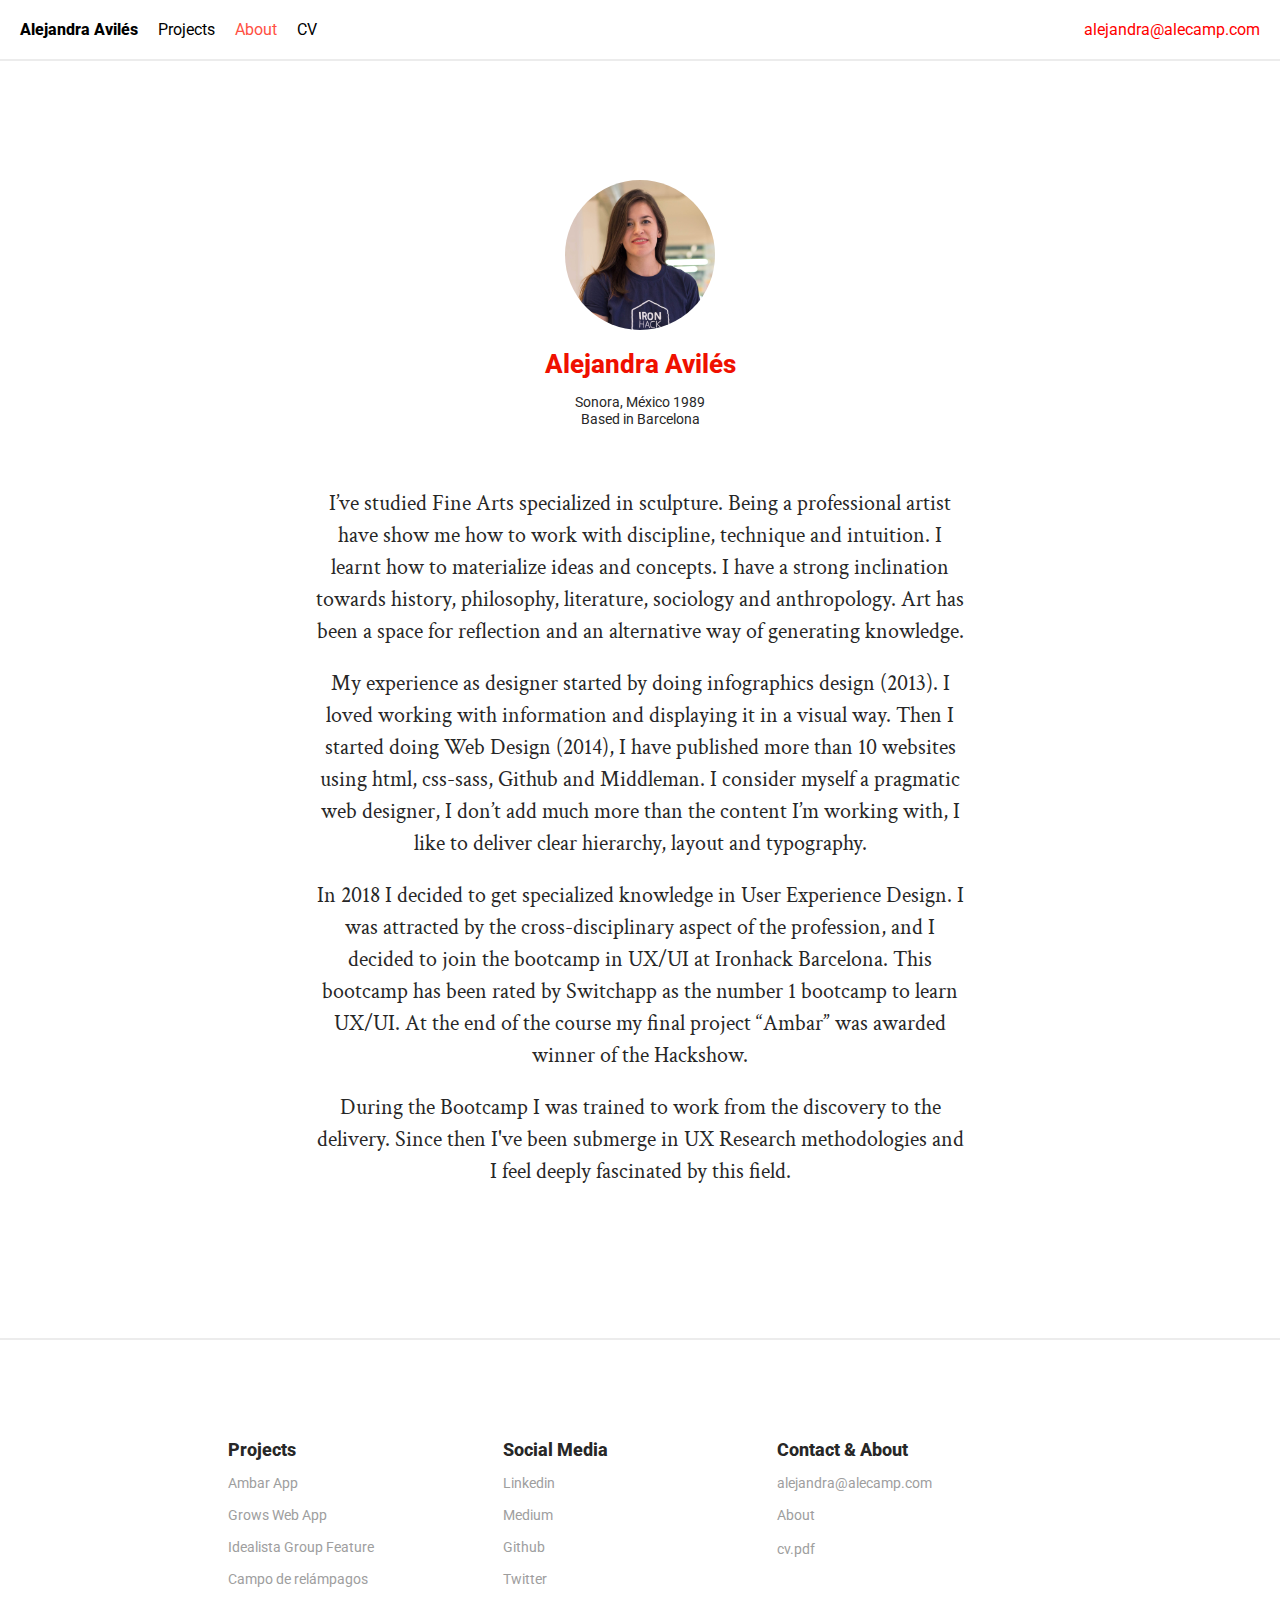
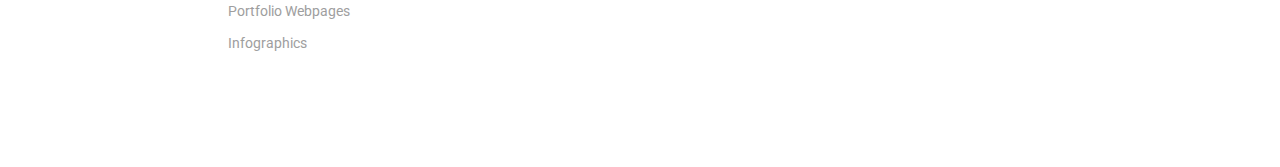
==== commit 390b476a: "Automated commit at 2018-11-24 21:52:02 UTC by middleman-deploy 0.1.3" ====
--- a/about/index.html
+++ b/about/index.html
@@ -38,7 +38,7 @@
 
   <section>
     <img width="150px" src="/images/alejandra.jpg" />
-    <h4>Alejandra Avilés</h4>
+    <h2>Alejandra Avilés</h2>
     <h6>Sonora, México 1989</h6>
     <h6>Based in Barcelona</h6>
   </section>
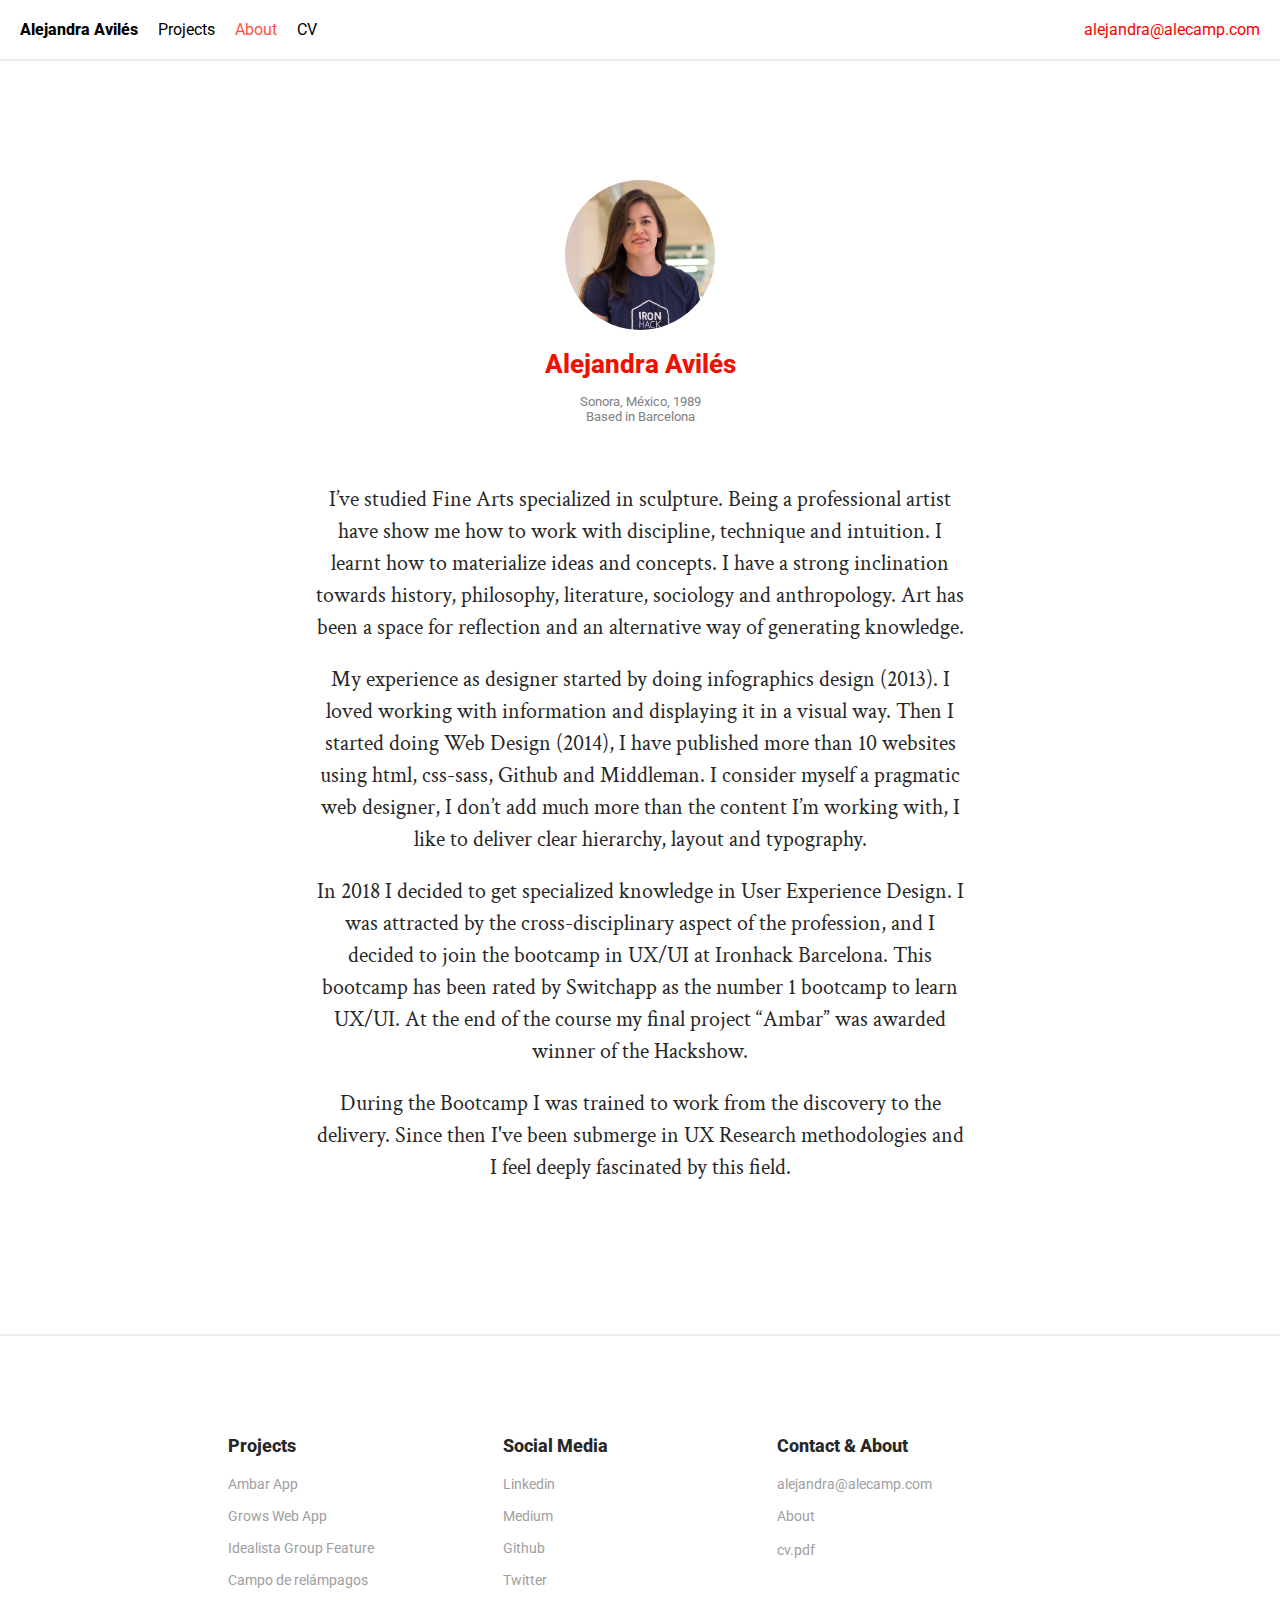
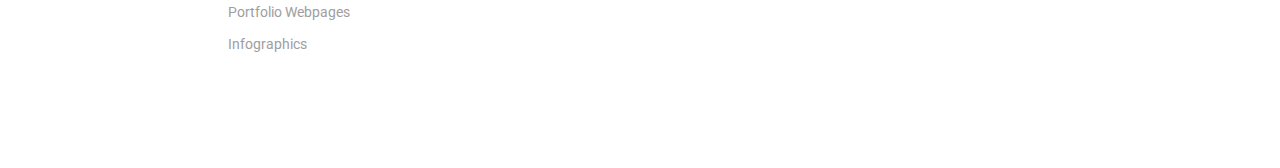
==== commit b412eb16: "Automated commit at 2018-11-24 22:17:06 UTC by middleman-deploy 0.1.3" ====
--- a/about/index.html
+++ b/about/index.html
@@ -39,7 +39,7 @@
   <section>
     <img width="150px" src="/images/alejandra.jpg" />
     <h2>Alejandra Avilés</h2>
-    <h6>Sonora, México 1989</h6>
+    <h6>Sonora, México, 1989</h6>
     <h6>Based in Barcelona</h6>
   </section>
   <section>
--- a/stylesheets/screen.css
+++ b/stylesheets/screen.css
@@ -1 +1 @@
-html{color:#000;background:#FFF}body,div,dl,dt,dd,ul,ol,li,h1,h2,h3,h4,h5,h6,pre,code,form,fieldset,legend,input,textarea,p,blockquote,th,td{margin:0;padding:0}table{border-collapse:collapse;border-spacing:0}fieldset,img{border:0}address,caption,cite,code,dfn,em,strong,th,var{font-style:normal;font-weight:normal}ol,ul{list-style:none}caption,th{text-align:left}h1,h2,h3,h4,h5,h6{font-size:100%;font-weight:normal}q:before,q:after{content:''}abbr,acronym{border:0;font-variant:normal}sup{vertical-align:text-top}sub{vertical-align:text-bottom}input,textarea,select{font-family:inherit;font-size:inherit;font-weight:inherit}input,textarea,select{*font-size:100%}legend{color:#000}#yui3-css-stamp.cssreset{display:none}.noselect{-webkit-touch-callout:none;-webkit-user-select:none;-khtml-user-select:none;-moz-user-select:none;-ms-user-select:none;user-select:none}.GITheWall ul{list-style:none;padding:20px 0;margin:0 auto;text-align:left;width:100%}.GITheWall ul li{display:inline-block;margin:10px 5px 0 5px;vertical-align:top;width:200px}.GITheWall ul li.GI_TW_Selected_Row{-webkit-transition:margin-bottom 0.3s ease-in;-moz-transition:margin-bottom 0.3s ease-in;-o-transition:margin-bottom 0.3s ease-in;transition:margin-bottom 0.3s ease-in}.GI_TW_expander{position:absolute;z-index:1;top:0;background:black;left:0;width:100%;margin-top:10px;height:0;overflow:hidden;-webkit-transition:height 0.3s ease-in;-moz-transition:height 0.3s ease-in;-o-transition:height 0.3s ease-in;transition:height 0.3s ease-in}.GI_TW_expander.animating{overflow:hidden !important}.GI_TW_expander.opened{overflow:visible}.GI_TW_expander .GI_TW_pointer{position:absolute;margin-left:-20px;margin-top:-20px;width:0;height:0;border-left:20px solid transparent;border-right:20px solid transparent;border-bottom:20px solid black;-webkit-transition:left 0.3s ease-in;-moz-transition:left 0.3s ease-in;-o-transition:left 0.3s ease-in;transition:left 0.3s ease-in}.GI_TW_expander .GI_TW_expander-inner{width:80%;height:560px;margin:0 auto;overflow:hidden}.GI_TW_expander .GI_TW_expander-inner .GI_TW_fullimg{position:relative;width:100%;height:580px;margin:10px 0 0;text-align:center;overflow:hidden}.GI_TW_expander .GI_TW_expander-inner .GI_TW_fullimg img{position:relative}.GI_TW_expander .GI_TW_Controls{z-index:1}.GI_TW_expander .GI_TW_close{position:absolute;width:40px;height:40px;top:20px;right:20px;cursor:pointer}.GI_TW_expander .GI_TW_arrow{position:absolute;top:50%;cursor:pointer}.GI_TW_expander .GI_TW_arrow.GI_TW_hidden{display:none}.GI_TW_expander .GI_TW_arrow.GI_TW_next{right:30px}.GI_TW_expander .GI_TW_arrow.GI_TW_prev{left:30px}.GI_TW_expander .GI_TW_loading{width:20px;height:20px;border-radius:50%;background:#ddd;box-shadow:0 0 1px #cccccc, 15px 30px 1px #cccccc, -15px 30px 1px #cccccc;position:absolute;top:50%;left:50%;margin:-25px 0 0;-webkit-animation:loader 0.5s infinite ease-in-out both;-moz-animation:loader 0.5s infinite ease-in-out both;-ms-animation:loader 0.5s infinite ease-in-out both;-o-animation:loader 0.5s infinite ease-in-out both;animation:loader 0.5s infinite ease-in-out both}@-moz-keyframes loader{0%{background:#ddd}33%{background:#ccc;box-shadow:0 0 1px #cccccc, 15px 30px 1px #cccccc, -15px 30px 1px #dddddd}66%{background:#ccc;box-shadow:0 0 1px #cccccc, 15px 30px 1px #dddddd, -15px 30px 1px #cccccc}}@-webkit-keyframes loader{0%{background:#ddd}33%{background:#ccc;box-shadow:0 0 1px #cccccc, 15px 30px 1px #cccccc, -15px 30px 1px #dddddd}66%{background:#ccc;box-shadow:0 0 1px #cccccc, 15px 30px 1px #dddddd, -15px 30px 1px #cccccc}}@-o-keyframes loader{0%{background:#ddd}33%{background:#ccc;box-shadow:0 0 1px #cccccc, 15px 30px 1px #cccccc, -15px 30px 1px #dddddd}66%{background:#ccc;box-shadow:0 0 1px #cccccc, 15px 30px 1px #dddddd, -15px 30px 1px #cccccc}}@-ms-keyframes loader{0%{background:#ddd}33%{background:#ccc;box-shadow:0 0 1px #cccccc, 15px 30px 1px #cccccc, -15px 30px 1px #dddddd}66%{background:#ccc;box-shadow:0 0 1px #cccccc, 15px 30px 1px #dddddd, -15px 30px 1px #cccccc}}@keyframes loader{0%{background:#ddd}33%{background:#ccc;box-shadow:0 0 1px #cccccc, 15px 30px 1px #cccccc, -15px 30px 1px #dddddd}66%{background:#ccc;box-shadow:0 0 1px #cccccc, 15px 30px 1px #dddddd, -15px 30px 1px #cccccc}}.about img{border-radius:100px}article{width:700px;padding-top:100px}.quote{border-left:4px solid #ef1000;margin:20px 50px;padding-left:20px;border-radius:5px}.quote p{font-family:'Roboto', sans-serif;padding:10px 0;font-size:0.9rem;line-height:20px}.quote i{font-size:0.7rem;color:grey}.highlight p{font-size:2.8rem;line-height:50px}.award{display:inline-block}.award h3{color:#d4a000;font-weight:600;font-size:0.9rem}.btn{display:inline-block;background-color:#3c3b3a;box-shadow:1px 2px 10px #dadada;border-radius:5px;border:1px solid black;color:white;text-decoration:none;text-align:center;padding:12px 30px}.btn a{font-size:1rem;font-weight:600;text-transform:uppercase;cursor:pointer;color:white}.btn a:hover{color:white;cursor:pointer}.btn:hover{background-color:black;color:white;cursor:pointer}.btn:active{position:relative;top:1px}.site-btn h6{border:1px solid #e2e2e2;border-radius:10px;position:relative;padding:20px}.site-btn a:hover{color:red;background-color:blue}.columns{zoom:1;column-width:auto;column-gap:2rem}.columns:before{content:'';display:block}.columns:after{content:'';display:table;clear:both}.col{float:left}.border-left{padding-left:30px;border-left:1px solid grey}.col-1{width:8.33%}.col-2{width:49.98%}.col-3{width:24.99%}.col-4{width:33.32%}.col-6{width:49.98%}.col-8{width:66.66%;padding-right:20px}.col-9{width:95%}.col-10{width:80%}.col-12{width:100%}.contact{position:fixed;right:0;background-color:white;z-index:2000}.contact a{font-size:1rem;color:red}figure{padding-top:20px;padding-bottom:20px;margin:0}figcaption{color:grey;font-size:0.9rem}footer{border-top:2px solid #ececec}footer a{font-size:0.9rem;margin-top:15px;margin-bottom:15px;color:#9E9E9E}.hero-unit{padding-top:60px;padding-bottom:150px}.hero-unit span{color:red}.hero-unit h1{font-size:3.6rem;font-family:'Roboto', sans-serif}.hero-unit h4{padding-bottom:100px;font-size:1.5rem}.hero-unit .email{padding:20px 0}.hero-unit .email h3{font-weight:100}.hero-unit .email span{color:#ff1403}.message{text-align:center;background-color:#ffe976;padding:15px 30px;margin-right:auto;margin-left:auto;width:250px;font-size:1.2rem;font-family:'Kalam', cursive}.item{position:relative;flex:1;flex-direction:column;justify-content:space-between;display:flex}.item-info{padding-top:50px;flex:1;flex-direction:column;flex-grow:0}.item-center{padding:30px;text-align:center}.item-small{text-align:center}.item-small img{padding:30px}.item:hover{cursor:pointer}.item:hover img{opacity:0.7;position:relative}.item:hover .cover{display:block}.item:hover .cover h6{font-size:1em;line-height:20px;letter-spacing:0.3px}.nav{position:fixed;background-color:white;padding-top:20px;padding-bottom:20px;padding-left:20px;width:100%;z-index:1000;border-bottom:2px solid #ececec}.nav a{font-size:1rem;float:left;margin-right:20px}.nav .logo h5{font-weight:800}.nav .logo a{color:black;font-size:1.1rem}.nav .logo a:hover{color:black;border-bottom:none}section{padding:30px 0}section .sub-section{padding:20px 40px}section .sub-section p{font-size:1.1rem;padding-bottom:20px;line-height:22px}.section-center{text-align:center;padding-top:50px;width:650px;margin-left:auto;margin-right:auto}.skills h6{line-height:22px}.slider-wrapper{width:800px;padding-right:auto;padding-left:auto}.slider{margin-bottom:15px;border-radius:15px;border:0.5px solid #e0e0e0;box-shadow:3px 13px 40px -10px rgba(0,0,0,0.1);height:inherit;width:inherit;overflow:hidden;position:relative;text-align:left}.slider-point-next{cursor:e-resize;cursor:url("/images/next.svg"),auto}.slider-point-previous{cursor:w-resize;cursor:url("/images/prev.svg"),auto}.slider>*{display:none;width:inherit}.slider .columns{height:inherit}.slider img{padding-top:0;padding-bottom:0;max-height:800px;max-width:100%;width:auto;margin-right:auto;margin-left:auto;vertical-align:bottom}.slider .columns .column{height:inherit}[data-slider-index]{font-size:0.8em;font-weight:100;height:inherit}[data-slider-action]{font-size:1em;letter-spacing:1px;color:#3535c3;font-weight:100;cursor:pointer;max-width:1400px}.slider-controls{-webkit-touch-callout:none;-webkit-user-select:none;-khtml-user-select:none;-moz-user-select:none;-ms-user-select:none;user-select:none;position:absolute;right:0;bottom:0;display:inline-block;z-index:1000}.slider-controls>*{display:inline-block;left:0;padding-right:5px}.slider-controls a,.slider-controls *{color:#666 !important}.slider-controls a{font-size:1.3em}.caption{background-color:white;padding-top:5px;padding-bottom:5px;padding-right:70px;display:inline-block;text-align:left;width:100%;z-index:-100}.social-media{position:fixed;background-color:white;right:200px}.social-media a{color:#333333;font-size:1rem;padding:2px 5px}.social-media a:hover i{color:#ff5043}.wrapper-3{display:grid;grid-template-columns:30% 30% 30%;grid-gap:30px}.item-meth{text-align:center}.wrapper-4{display:grid;grid-template-columns:20% 20% 20% 20%;grid-gap:50px;text-align:center}.wrapper-4 .item:hover img{opacity:1;position:relative}h1{font-size:3rem;font-weight:800}h2{font-size:1.6rem;padding:15px 0;color:#ef1000;font-weight:800}h3{font-size:1.1rem;font-weight:800}h4{font-size:1.2rem;font-weight:500}h5{font-size:1rem}h6{font-size:0.9rem}p{font-family:'Crimson Text', serif;font-size:1.4rem;line-height:32px;padding-bottom:20px}li{list-style-type:bullets}em{font-style:italic}*{box-sizing:border-box}body{color:#272727;width:100%;margin-left:auto;margin-right:auto;font-size:1rem;font-family:'Roboto', sans-serif}body ::selection{background-color:#ffec5b;color:#ff1403}a{color:black;text-decoration:none}a:hover{cursor:pointer;color:#ff5043}main{zoom:1;width:1024px;padding:100px;margin-left:auto;margin-right:auto}main:before{content:'';display:block}main:after{content:'';display:table;clear:both}img{max-width:100%}.caption{padding-left:10px;color:grey}body.projects #projects{color:#ff5043}body.about #about{color:#ff5043}+html{color:#000;background:#FFF}body,div,dl,dt,dd,ul,ol,li,h1,h2,h3,h4,h5,h6,pre,code,form,fieldset,legend,input,textarea,p,blockquote,th,td{margin:0;padding:0}table{border-collapse:collapse;border-spacing:0}fieldset,img{border:0}address,caption,cite,code,dfn,em,strong,th,var{font-style:normal;font-weight:normal}ol,ul{list-style:none}caption,th{text-align:left}h1,h2,h3,h4,h5,h6{font-size:100%;font-weight:normal}q:before,q:after{content:''}abbr,acronym{border:0;font-variant:normal}sup{vertical-align:text-top}sub{vertical-align:text-bottom}input,textarea,select{font-family:inherit;font-size:inherit;font-weight:inherit}input,textarea,select{*font-size:100%}legend{color:#000}#yui3-css-stamp.cssreset{display:none}.noselect{-webkit-touch-callout:none;-webkit-user-select:none;-khtml-user-select:none;-moz-user-select:none;-ms-user-select:none;user-select:none}.GITheWall ul{list-style:none;padding:20px 0;margin:0 auto;text-align:left;width:100%}.GITheWall ul li{display:inline-block;margin:10px 5px 0 5px;vertical-align:top;width:200px}.GITheWall ul li.GI_TW_Selected_Row{-webkit-transition:margin-bottom 0.3s ease-in;-moz-transition:margin-bottom 0.3s ease-in;-o-transition:margin-bottom 0.3s ease-in;transition:margin-bottom 0.3s ease-in}.GI_TW_expander{position:absolute;z-index:1;top:0;background:black;left:0;width:100%;margin-top:10px;height:0;overflow:hidden;-webkit-transition:height 0.3s ease-in;-moz-transition:height 0.3s ease-in;-o-transition:height 0.3s ease-in;transition:height 0.3s ease-in}.GI_TW_expander.animating{overflow:hidden !important}.GI_TW_expander.opened{overflow:visible}.GI_TW_expander .GI_TW_pointer{position:absolute;margin-left:-20px;margin-top:-20px;width:0;height:0;border-left:20px solid transparent;border-right:20px solid transparent;border-bottom:20px solid black;-webkit-transition:left 0.3s ease-in;-moz-transition:left 0.3s ease-in;-o-transition:left 0.3s ease-in;transition:left 0.3s ease-in}.GI_TW_expander .GI_TW_expander-inner{width:80%;height:560px;margin:0 auto;overflow:hidden}.GI_TW_expander .GI_TW_expander-inner .GI_TW_fullimg{position:relative;width:100%;height:580px;margin:10px 0 0;text-align:center;overflow:hidden}.GI_TW_expander .GI_TW_expander-inner .GI_TW_fullimg img{position:relative}.GI_TW_expander .GI_TW_Controls{z-index:1}.GI_TW_expander .GI_TW_close{position:absolute;width:40px;height:40px;top:20px;right:20px;cursor:pointer}.GI_TW_expander .GI_TW_arrow{position:absolute;top:50%;cursor:pointer}.GI_TW_expander .GI_TW_arrow.GI_TW_hidden{display:none}.GI_TW_expander .GI_TW_arrow.GI_TW_next{right:30px}.GI_TW_expander .GI_TW_arrow.GI_TW_prev{left:30px}.GI_TW_expander .GI_TW_loading{width:20px;height:20px;border-radius:50%;background:#ddd;box-shadow:0 0 1px #cccccc, 15px 30px 1px #cccccc, -15px 30px 1px #cccccc;position:absolute;top:50%;left:50%;margin:-25px 0 0;-webkit-animation:loader 0.5s infinite ease-in-out both;-moz-animation:loader 0.5s infinite ease-in-out both;-ms-animation:loader 0.5s infinite ease-in-out both;-o-animation:loader 0.5s infinite ease-in-out both;animation:loader 0.5s infinite ease-in-out both}@-moz-keyframes loader{0%{background:#ddd}33%{background:#ccc;box-shadow:0 0 1px #cccccc, 15px 30px 1px #cccccc, -15px 30px 1px #dddddd}66%{background:#ccc;box-shadow:0 0 1px #cccccc, 15px 30px 1px #dddddd, -15px 30px 1px #cccccc}}@-webkit-keyframes loader{0%{background:#ddd}33%{background:#ccc;box-shadow:0 0 1px #cccccc, 15px 30px 1px #cccccc, -15px 30px 1px #dddddd}66%{background:#ccc;box-shadow:0 0 1px #cccccc, 15px 30px 1px #dddddd, -15px 30px 1px #cccccc}}@-o-keyframes loader{0%{background:#ddd}33%{background:#ccc;box-shadow:0 0 1px #cccccc, 15px 30px 1px #cccccc, -15px 30px 1px #dddddd}66%{background:#ccc;box-shadow:0 0 1px #cccccc, 15px 30px 1px #dddddd, -15px 30px 1px #cccccc}}@-ms-keyframes loader{0%{background:#ddd}33%{background:#ccc;box-shadow:0 0 1px #cccccc, 15px 30px 1px #cccccc, -15px 30px 1px #dddddd}66%{background:#ccc;box-shadow:0 0 1px #cccccc, 15px 30px 1px #dddddd, -15px 30px 1px #cccccc}}@keyframes loader{0%{background:#ddd}33%{background:#ccc;box-shadow:0 0 1px #cccccc, 15px 30px 1px #cccccc, -15px 30px 1px #dddddd}66%{background:#ccc;box-shadow:0 0 1px #cccccc, 15px 30px 1px #dddddd, -15px 30px 1px #cccccc}}.about img{border-radius:100px}article{width:700px;padding-top:100px}.quote{border-left:4px solid #ef1000;margin:20px 50px;padding-left:20px;border-radius:5px}.quote p{font-family:'Roboto', sans-serif;padding:10px 0;font-size:0.9rem;line-height:20px}.quote i{font-size:0.7rem;color:grey}.highlight{padding-left:40px}.highlight p{font-size:2.8rem;line-height:50px}.award{display:inline-block}.award h3{color:#d4a000;font-weight:600;font-size:0.9rem}.btn{display:inline-block;background-color:#3c3b3a;box-shadow:1px 2px 10px #dadada;border-radius:5px;border:1px solid black;color:white;text-decoration:none;text-align:center;padding:12px 30px}.btn a{font-size:1rem;font-weight:600;text-transform:uppercase;cursor:pointer;color:white}.btn a:hover{color:white;cursor:pointer}.btn:hover{background-color:black;color:white;cursor:pointer}.btn:active{position:relative;top:1px}.site-btn h6{border:1px solid #e2e2e2;border-radius:10px;position:relative;padding:20px}.site-btn a:hover{color:red;background-color:blue}.columns{zoom:1;column-width:auto;column-gap:2rem}.columns:before{content:'';display:block}.columns:after{content:'';display:table;clear:both}.col{float:left}.border-left{padding-left:30px;border-left:1px solid grey}.col-1{width:8.33%}.col-2{width:16.60%}.col-3{width:24.99%}.col-4{width:33.32%}.col-6{width:49.98%}.col-8{width:66.66%;padding-right:20px}.col-9{width:95%}.col-10{width:80%}.col-12{width:100%}.contact{position:fixed;right:0;background-color:white;z-index:2000}.contact a{font-size:1rem;color:red}figure{padding-top:20px;padding-bottom:20px;margin:0}figcaption{color:grey;font-size:0.9rem}footer{border-top:2px solid #ececec}footer a{font-size:0.9rem;margin-top:15px;margin-bottom:15px;color:#9E9E9E}.hero-unit{padding-top:60px;padding-bottom:150px}.hero-unit span{color:red}.hero-unit h1{font-size:3.6rem;font-family:'Roboto', sans-serif}.hero-unit h4{padding-bottom:100px;font-size:1.5rem}.hero-unit .email{padding:20px 0}.hero-unit .email h3{font-weight:100}.hero-unit .email span{color:#ff1403}.message{text-align:center;background-color:#ffe976;padding:15px 30px;margin-right:auto;margin-left:auto;width:250px;font-size:1.2rem;font-family:'Kalam', cursive}.item{position:relative;flex:1;flex-direction:column;justify-content:space-between;display:flex}.item-info{padding-top:10px;flex:1;flex-direction:column;flex-grow:0}.item-center{padding:30px;text-align:center}.item-small{text-align:center}.item-small img{padding:30px}.item:hover{cursor:pointer}.item:hover img{opacity:0.7;position:relative}.item:hover .cover{display:block}.item:hover .cover h6{font-size:1em;line-height:20px;letter-spacing:0.3px}.nav{position:fixed;background-color:white;padding-top:20px;padding-bottom:20px;padding-left:20px;width:100%;z-index:1000;border-bottom:2px solid #ececec}.nav a{font-size:1rem;float:left;margin-right:20px}.nav .logo h5{font-weight:800}.nav .logo a{color:black;font-size:1.1rem}.nav .logo a:hover{color:black;border-bottom:none}section{padding:30px 0}section .sub-section{padding:20px 40px}section .sub-section p{font-size:1.1rem;padding-bottom:20px;line-height:22px}.section-center{text-align:center;padding-top:50px;width:650px;margin-left:auto;margin-right:auto}.skills h6{line-height:22px}.slider-wrapper{width:800px;padding-right:auto;padding-left:auto}.slider{margin-bottom:15px;border-radius:15px;border:0.5px solid #e0e0e0;box-shadow:3px 13px 40px -10px rgba(0,0,0,0.1);height:inherit;width:inherit;overflow:hidden;position:relative;text-align:left}.slider-point-next{cursor:e-resize;cursor:url("/images/next.svg"),auto}.slider-point-previous{cursor:w-resize;cursor:url("/images/prev.svg"),auto}.slider>*{display:none;width:inherit}.slider .columns{height:inherit}.slider img{padding-top:0;padding-bottom:0;max-height:800px;max-width:100%;width:auto;margin-right:auto;margin-left:auto;vertical-align:bottom}.slider .columns .column{height:inherit}[data-slider-index]{font-size:0.8em;font-weight:100;height:inherit}[data-slider-action]{font-size:1em;letter-spacing:1px;color:#3535c3;font-weight:100;cursor:pointer;max-width:1400px}.slider-controls{-webkit-touch-callout:none;-webkit-user-select:none;-khtml-user-select:none;-moz-user-select:none;-ms-user-select:none;user-select:none;position:absolute;right:0;bottom:0;display:inline-block;z-index:1000}.slider-controls>*{display:inline-block;left:0;padding-right:5px}.slider-controls a,.slider-controls *{color:#666 !important}.slider-controls a{font-size:1.3em}.caption{background-color:white;padding-top:5px;padding-bottom:5px;padding-right:70px;display:inline-block;text-align:left;width:100%;z-index:-100}.social-media{position:fixed;background-color:white;right:200px}.social-media a{color:#333333;font-size:1rem;padding:2px 5px}.social-media a:hover i{color:#ff5043}.wrapper-3{display:grid;grid-template-columns:30% 30% 30%;grid-gap:50px}.item-meth{text-align:center}.wrapper-4{display:grid;grid-template-columns:20% 20% 20% 20%;grid-gap:50px;text-align:center}.wrapper-4 .item:hover img{opacity:1;position:relative}h1{font-size:3rem;font-weight:800}h2{font-size:1.6rem;padding:15px 0;color:#ef1000;font-weight:800}h3{font-size:1.1rem;font-weight:800;padding-bottom:5px}h4{font-size:1.2rem;font-weight:500}h5{font-size:1rem}h6{font-size:0.8rem;color:grey}p{font-family:'Crimson Text', serif;font-size:1.4rem;line-height:32px;padding-bottom:20px}li{list-style-type:bullets}em{font-style:italic}*{box-sizing:border-box}body{color:#272727;width:100%;margin-left:auto;margin-right:auto;font-size:1rem;font-family:'Roboto', sans-serif}body ::selection{background-color:#ffec5b;color:#ff1403}a{color:black;text-decoration:none}a:hover{cursor:pointer;color:#ff5043}main{zoom:1;width:1024px;padding:100px;margin-left:auto;margin-right:auto}main:before{content:'';display:block}main:after{content:'';display:table;clear:both}img{max-width:100%}.caption{padding-left:10px;color:grey}body.projects #projects{color:#ff5043}body.about #about{color:#ff5043}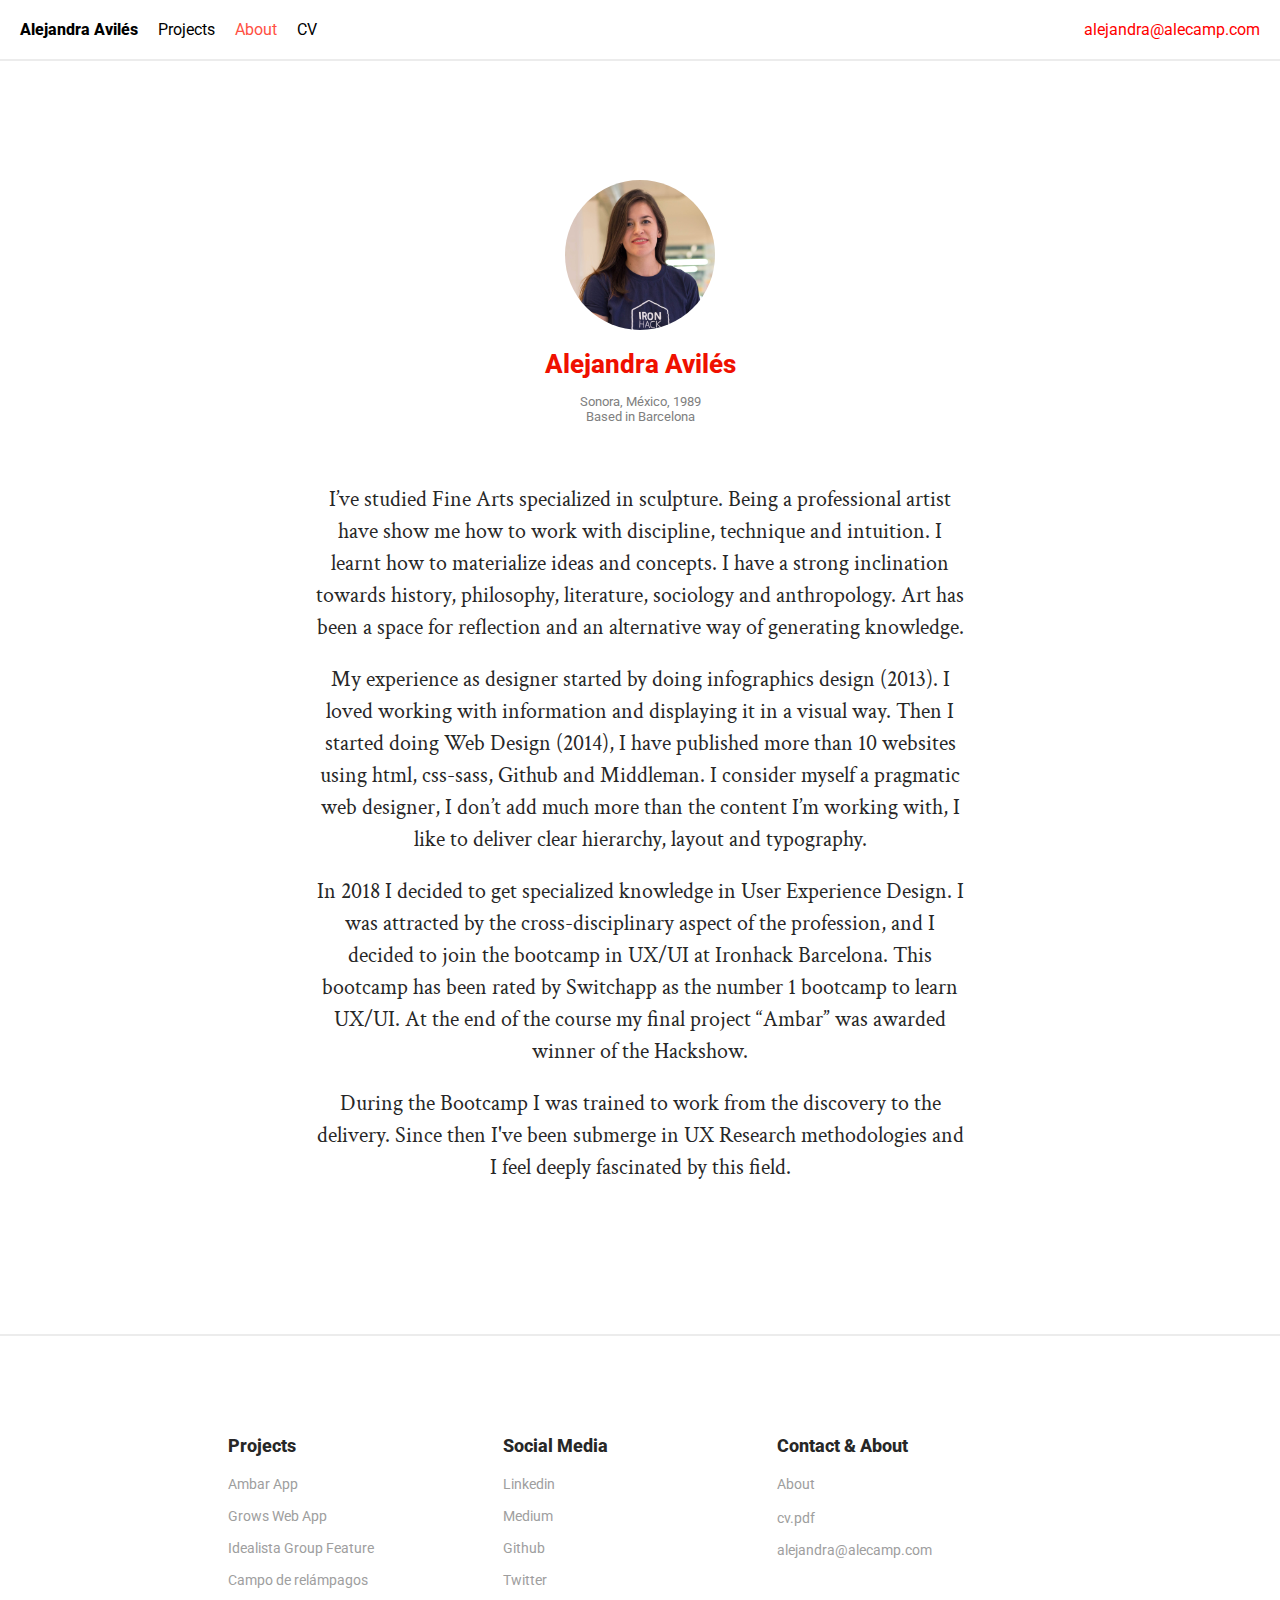
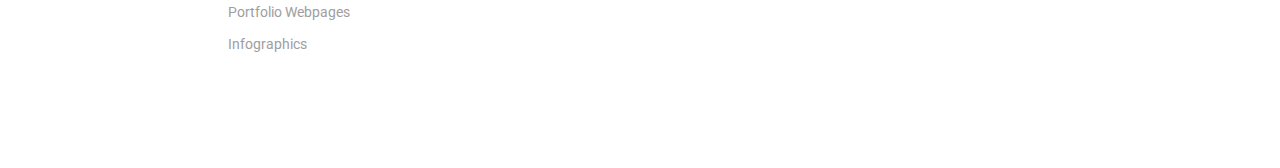
==== commit d6c89c0b: "Automated commit at 2018-11-24 23:10:01 UTC by middleman-deploy 0.1.3" ====
--- a/about/index.html
+++ b/about/index.html
@@ -100,9 +100,9 @@
     </div>
     <div class="col col-4">
       <h3>Contact & About</h3>
+      <a href="/about" class="item">About</a>
+      <a target="cv" href="/documents/alejandra-aviles-cv.pdf"><i class="far fa-file-pdf"></i> cv.pdf</a>
       <a href="mailto:alejandra@alecamp.com" class="item">alejandra@alecamp.com</a>
-      <a href="/about" class="item">About</a>
-      <a target="cv" href="/documents/alejandra-aviles-cv.pdf">cv.pdf</a>
     </div>
   </div>
 </main>
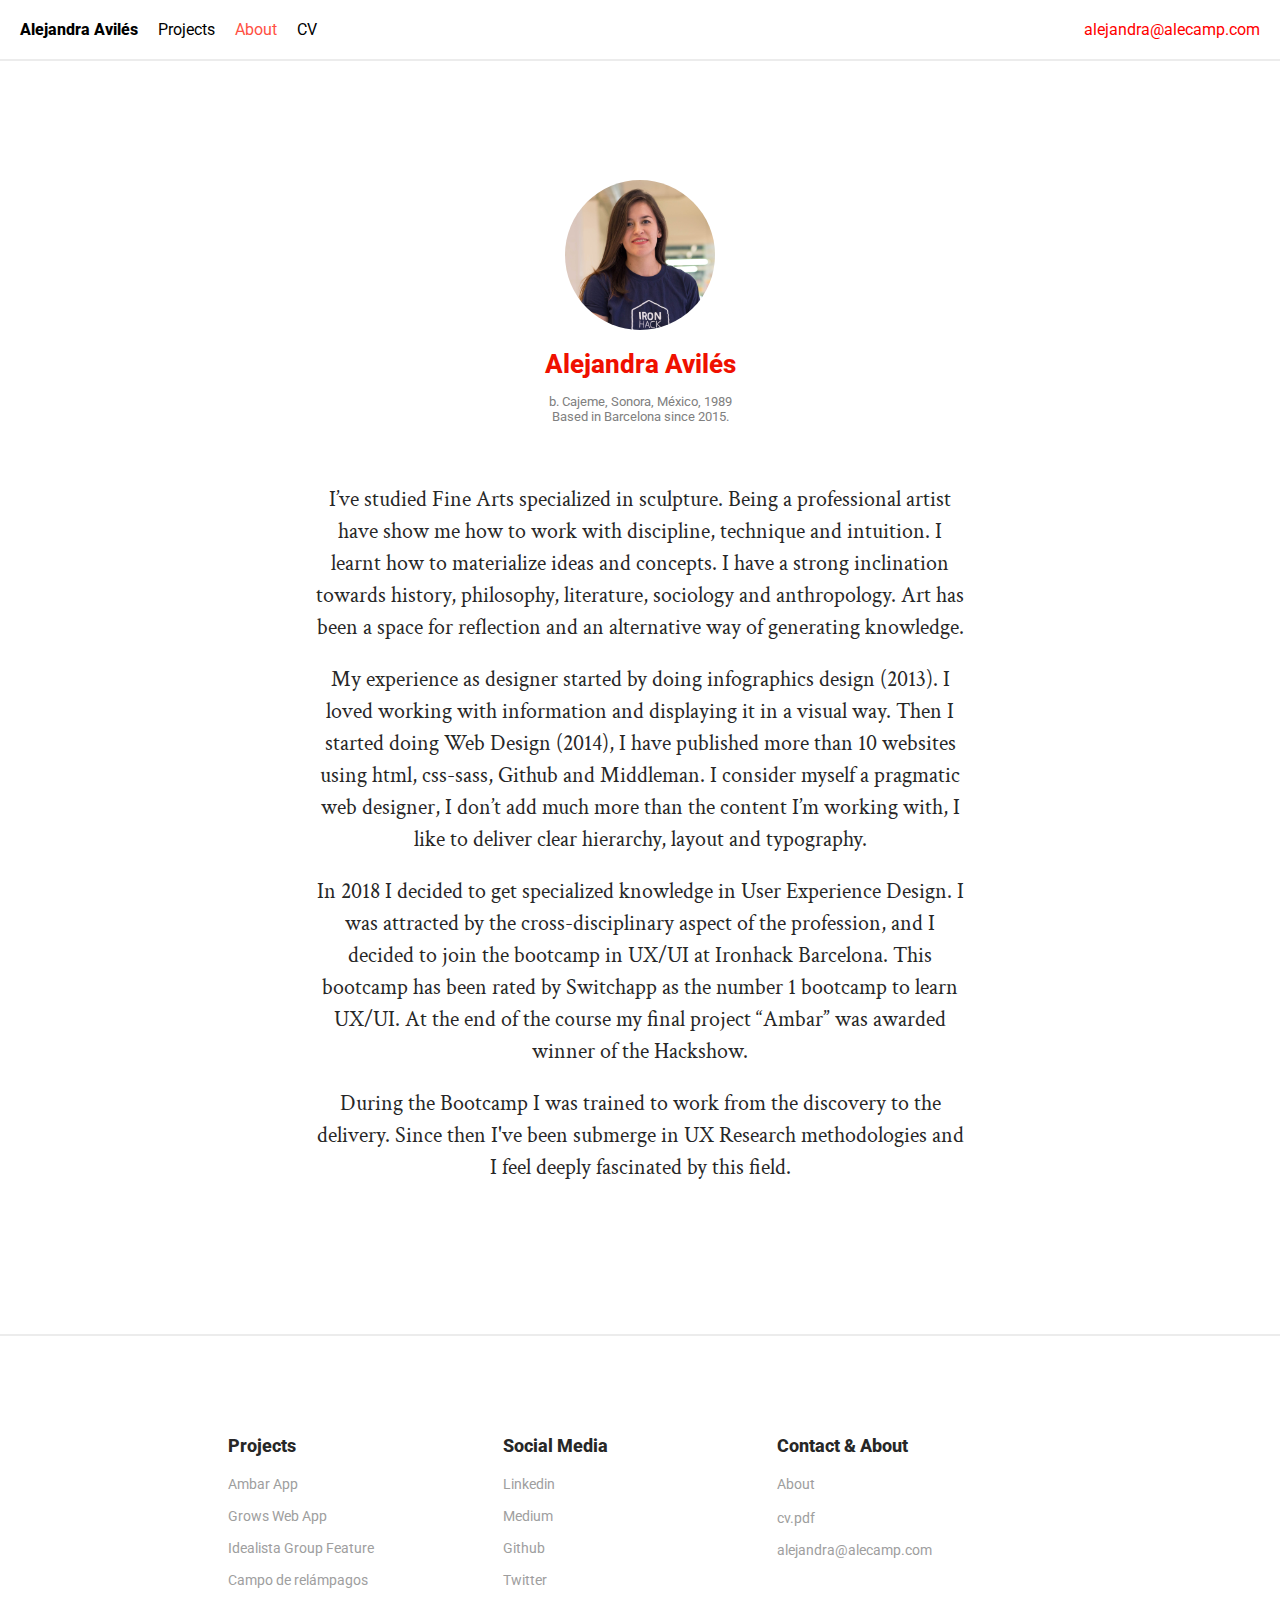
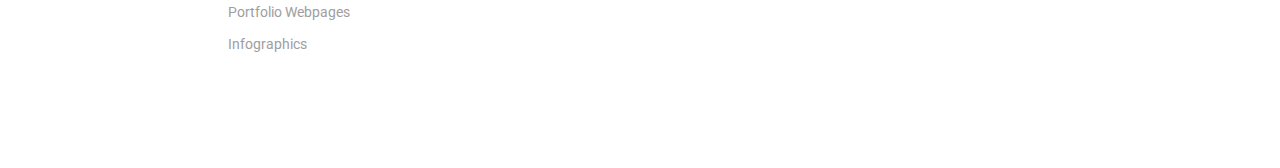
==== commit f4a3657e: "Automated commit at 2018-11-28 14:59:29 UTC by middleman-deploy 0.1.3" ====
--- a/about/index.html
+++ b/about/index.html
@@ -39,8 +39,8 @@
   <section>
     <img width="150px" src="/images/alejandra.jpg" />
     <h2>Alejandra Avilés</h2>
-    <h6>Sonora, México, 1989</h6>
-    <h6>Based in Barcelona</h6>
+    <h6>b. Cajeme, Sonora, México, 1989</h6>
+    <h6>Based in Barcelona since 2015.</h6>
   </section>
   <section>
     <p>I’ve studied Fine Arts specialized in sculpture. Being a professional artist have show me how to work with discipline, technique and intuition. I learnt how to materialize ideas and concepts. I have a strong inclination towards history, philosophy, literature, sociology and anthropology. Art has been a space for reflection and an alternative way of generating knowledge.</p>
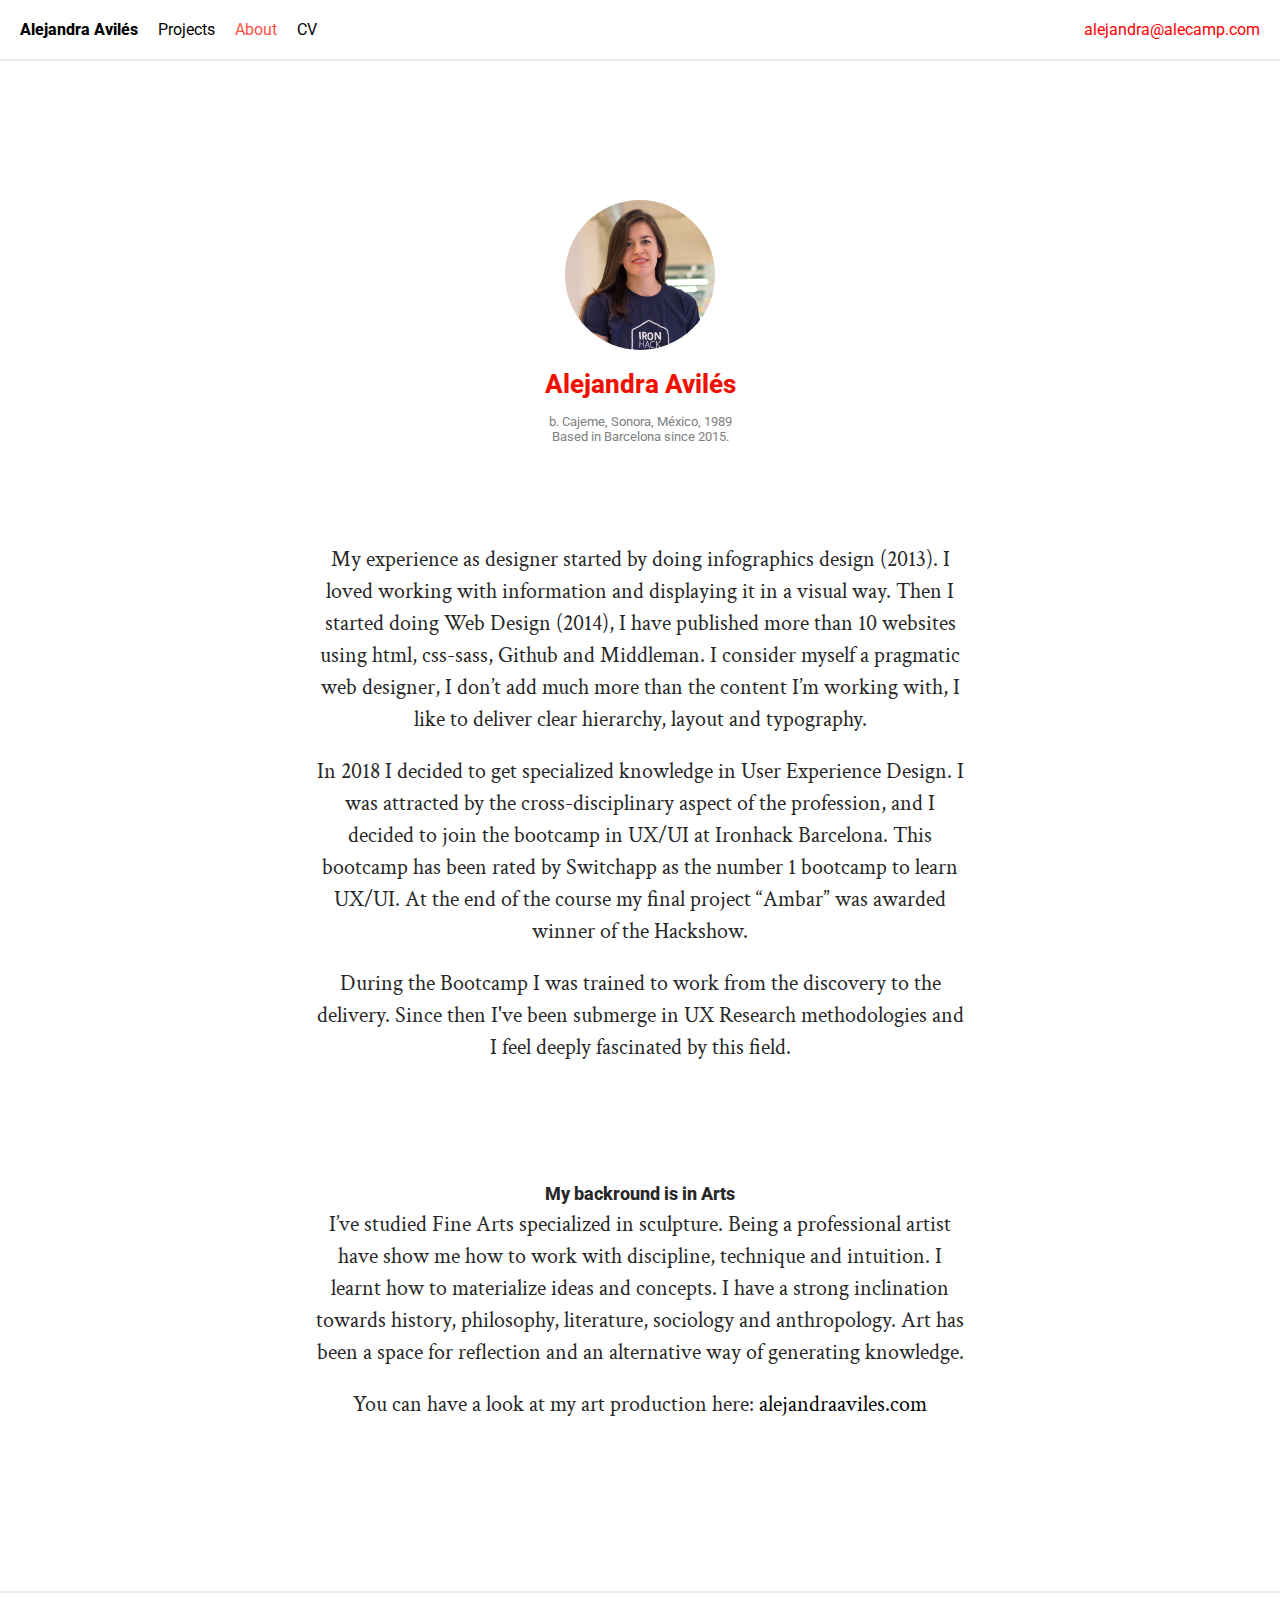
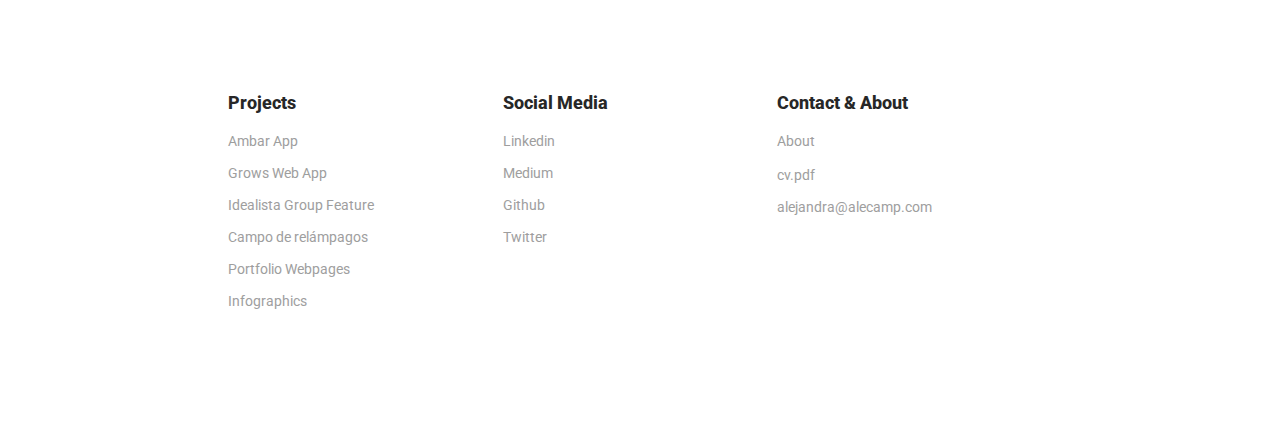
==== commit bc8e88cd: "Automated commit at 2018-12-06 20:17:06 UTC by middleman-deploy 0.1.3" ====
--- a/about/index.html
+++ b/about/index.html
@@ -43,10 +43,14 @@
     <h6>Based in Barcelona since 2015.</h6>
   </section>
   <section>
-    <p>I’ve studied Fine Arts specialized in sculpture. Being a professional artist have show me how to work with discipline, technique and intuition. I learnt how to materialize ideas and concepts. I have a strong inclination towards history, philosophy, literature, sociology and anthropology. Art has been a space for reflection and an alternative way of generating knowledge.</p>
     <p>My experience as designer started by doing infographics design (2013). I loved working with information and displaying it in a visual way. Then I started doing Web Design (2014), I have published more than 10 websites using html, css-sass, Github and Middleman. I consider myself a pragmatic web designer, I don’t add much more than the content I’m working with, I like to deliver clear hierarchy, layout and typography.</p>
     <p>In 2018 I decided to get specialized knowledge in User Experience Design. I was attracted by the cross-disciplinary aspect of the profession, and I decided to join the bootcamp in UX/UI at Ironhack Barcelona. This bootcamp has been rated by Switchapp as the number 1 bootcamp to learn UX/UI. At the end of the course my final project “Ambar” was awarded winner of the Hackshow.</p>
     <p>During the Bootcamp I was trained to work from the discovery to the delivery. Since then I've been submerge in UX Research methodologies and I feel deeply fascinated by this field.</p>
+  </section>
+  <section>
+    <h3>My backround is in Arts</h3>
+    <p>I’ve studied Fine Arts specialized in sculpture. Being a professional artist have show me how to work with discipline, technique and intuition. I learnt how to materialize ideas and concepts. I have a strong inclination towards history, philosophy, literature, sociology and anthropology. Art has been a space for reflection and an alternative way of generating knowledge.</p>
+    <p>You can have a look at my art production here: <a target="art-portfolio" href="http://alejandraaviles.com/">alejandraaviles.com</a></p>
   </section>
   </div>
 </main>
--- a/stylesheets/screen.css
+++ b/stylesheets/screen.css
@@ -1 +1 @@
-html{color:#000;background:#FFF}body,div,dl,dt,dd,ul,ol,li,h1,h2,h3,h4,h5,h6,pre,code,form,fieldset,legend,input,textarea,p,blockquote,th,td{margin:0;padding:0}table{border-collapse:collapse;border-spacing:0}fieldset,img{border:0}address,caption,cite,code,dfn,em,strong,th,var{font-style:normal;font-weight:normal}ol,ul{list-style:none}caption,th{text-align:left}h1,h2,h3,h4,h5,h6{font-size:100%;font-weight:normal}q:before,q:after{content:''}abbr,acronym{border:0;font-variant:normal}sup{vertical-align:text-top}sub{vertical-align:text-bottom}input,textarea,select{font-family:inherit;font-size:inherit;font-weight:inherit}input,textarea,select{*font-size:100%}legend{color:#000}#yui3-css-stamp.cssreset{display:none}.noselect{-webkit-touch-callout:none;-webkit-user-select:none;-khtml-user-select:none;-moz-user-select:none;-ms-user-select:none;user-select:none}.GITheWall ul{list-style:none;padding:20px 0;margin:0 auto;text-align:left;width:100%}.GITheWall ul li{display:inline-block;margin:10px 5px 0 5px;vertical-align:top;width:200px}.GITheWall ul li.GI_TW_Selected_Row{-webkit-transition:margin-bottom 0.3s ease-in;-moz-transition:margin-bottom 0.3s ease-in;-o-transition:margin-bottom 0.3s ease-in;transition:margin-bottom 0.3s ease-in}.GI_TW_expander{position:absolute;z-index:1;top:0;background:black;left:0;width:100%;margin-top:10px;height:0;overflow:hidden;-webkit-transition:height 0.3s ease-in;-moz-transition:height 0.3s ease-in;-o-transition:height 0.3s ease-in;transition:height 0.3s ease-in}.GI_TW_expander.animating{overflow:hidden !important}.GI_TW_expander.opened{overflow:visible}.GI_TW_expander .GI_TW_pointer{position:absolute;margin-left:-20px;margin-top:-20px;width:0;height:0;border-left:20px solid transparent;border-right:20px solid transparent;border-bottom:20px solid black;-webkit-transition:left 0.3s ease-in;-moz-transition:left 0.3s ease-in;-o-transition:left 0.3s ease-in;transition:left 0.3s ease-in}.GI_TW_expander .GI_TW_expander-inner{width:80%;height:560px;margin:0 auto;overflow:hidden}.GI_TW_expander .GI_TW_expander-inner .GI_TW_fullimg{position:relative;width:100%;height:580px;margin:10px 0 0;text-align:center;overflow:hidden}.GI_TW_expander .GI_TW_expander-inner .GI_TW_fullimg img{position:relative}.GI_TW_expander .GI_TW_Controls{z-index:1}.GI_TW_expander .GI_TW_close{position:absolute;width:40px;height:40px;top:20px;right:20px;cursor:pointer}.GI_TW_expander .GI_TW_arrow{position:absolute;top:50%;cursor:pointer}.GI_TW_expander .GI_TW_arrow.GI_TW_hidden{display:none}.GI_TW_expander .GI_TW_arrow.GI_TW_next{right:30px}.GI_TW_expander .GI_TW_arrow.GI_TW_prev{left:30px}.GI_TW_expander .GI_TW_loading{width:20px;height:20px;border-radius:50%;background:#ddd;box-shadow:0 0 1px #cccccc, 15px 30px 1px #cccccc, -15px 30px 1px #cccccc;position:absolute;top:50%;left:50%;margin:-25px 0 0;-webkit-animation:loader 0.5s infinite ease-in-out both;-moz-animation:loader 0.5s infinite ease-in-out both;-ms-animation:loader 0.5s infinite ease-in-out both;-o-animation:loader 0.5s infinite ease-in-out both;animation:loader 0.5s infinite ease-in-out both}@-moz-keyframes loader{0%{background:#ddd}33%{background:#ccc;box-shadow:0 0 1px #cccccc, 15px 30px 1px #cccccc, -15px 30px 1px #dddddd}66%{background:#ccc;box-shadow:0 0 1px #cccccc, 15px 30px 1px #dddddd, -15px 30px 1px #cccccc}}@-webkit-keyframes loader{0%{background:#ddd}33%{background:#ccc;box-shadow:0 0 1px #cccccc, 15px 30px 1px #cccccc, -15px 30px 1px #dddddd}66%{background:#ccc;box-shadow:0 0 1px #cccccc, 15px 30px 1px #dddddd, -15px 30px 1px #cccccc}}@-o-keyframes loader{0%{background:#ddd}33%{background:#ccc;box-shadow:0 0 1px #cccccc, 15px 30px 1px #cccccc, -15px 30px 1px #dddddd}66%{background:#ccc;box-shadow:0 0 1px #cccccc, 15px 30px 1px #dddddd, -15px 30px 1px #cccccc}}@-ms-keyframes loader{0%{background:#ddd}33%{background:#ccc;box-shadow:0 0 1px #cccccc, 15px 30px 1px #cccccc, -15px 30px 1px #dddddd}66%{background:#ccc;box-shadow:0 0 1px #cccccc, 15px 30px 1px #dddddd, -15px 30px 1px #cccccc}}@keyframes loader{0%{background:#ddd}33%{background:#ccc;box-shadow:0 0 1px #cccccc, 15px 30px 1px #cccccc, -15px 30px 1px #dddddd}66%{background:#ccc;box-shadow:0 0 1px #cccccc, 15px 30px 1px #dddddd, -15px 30px 1px #cccccc}}.about img{border-radius:100px}article{width:700px;padding-top:100px}.quote{border-left:4px solid #ef1000;margin:20px 50px;padding-left:20px;border-radius:5px}.quote p{font-family:'Roboto', sans-serif;padding:10px 0;font-size:0.9rem;line-height:20px}.quote i{font-size:0.7rem;color:grey}.highlight{padding-left:40px}.highlight p{font-size:2.8rem;line-height:50px}.award{display:inline-block}.award h3{color:#d4a000;font-weight:600;font-size:0.9rem}.btn{display:inline-block;background-color:#3c3b3a;box-shadow:1px 2px 10px #dadada;border-radius:5px;border:1px solid black;color:white;text-decoration:none;text-align:center;padding:12px 30px}.btn a{font-size:1rem;font-weight:600;text-transform:uppercase;cursor:pointer;color:white}.btn a:hover{color:white;cursor:pointer}.btn:hover{background-color:black;color:white;cursor:pointer}.btn:active{position:relative;top:1px}.site-btn h6{border:1px solid #e2e2e2;border-radius:10px;position:relative;padding:20px}.site-btn a:hover{color:red;background-color:blue}.columns{zoom:1;column-width:auto;column-gap:2rem}.columns:before{content:'';display:block}.columns:after{content:'';display:table;clear:both}.col{float:left}.border-left{padding-left:30px;border-left:1px solid grey}.col-1{width:8.33%}.col-2{width:16.60%}.col-3{width:24.99%}.col-4{width:33.32%}.col-6{width:49.98%}.col-8{width:66.66%;padding-right:20px}.col-9{width:95%}.col-10{width:80%}.col-12{width:100%}.contact{position:fixed;right:0;background-color:white;z-index:2000}.contact a{font-size:1rem;color:red}figure{padding-top:20px;padding-bottom:20px;margin:0}figcaption{color:grey;font-size:0.9rem}footer{border-top:2px solid #ececec}footer a{font-size:0.9rem;margin-top:15px;margin-bottom:15px;color:#9E9E9E}.hero-unit{padding-top:60px;padding-bottom:150px}.hero-unit span{color:red}.hero-unit h1{font-size:3.6rem;font-family:'Roboto', sans-serif}.hero-unit h4{padding-bottom:100px;font-size:1.5rem}.hero-unit .email{padding:20px 0}.hero-unit .email h3{font-weight:100}.hero-unit .email span{color:#ff1403}.message{text-align:center;background-color:#ffe976;padding:15px 30px;margin-right:auto;margin-left:auto;width:250px;font-size:1.2rem;font-family:'Kalam', cursive}.item{position:relative;flex:1;flex-direction:column;justify-content:space-between;display:flex}.item-info{padding-top:10px;flex:1;flex-direction:column;flex-grow:0}.item-center{padding:30px;text-align:center}.item-small{text-align:center}.item-small img{padding:30px}.item:hover{cursor:pointer}.item:hover img{opacity:0.7;position:relative}.item:hover .cover{display:block}.item:hover .cover h6{font-size:1em;line-height:20px;letter-spacing:0.3px}.nav{position:fixed;background-color:white;padding-top:20px;padding-bottom:20px;padding-left:20px;width:100%;z-index:1000;border-bottom:2px solid #ececec}.nav a{font-size:1rem;float:left;margin-right:20px}.nav .logo h5{font-weight:800}.nav .logo a{color:black;font-size:1.1rem}.nav .logo a:hover{color:black;border-bottom:none}section{padding:30px 0}section .sub-section{padding:20px 40px}section .sub-section p{font-size:1.1rem;padding-bottom:20px;line-height:22px}.section-center{text-align:center;padding-top:50px;width:650px;margin-left:auto;margin-right:auto}.skills h6{line-height:22px}.slider-wrapper{width:800px;padding-right:auto;padding-left:auto}.slider{margin-bottom:15px;border-radius:15px;border:0.5px solid #e0e0e0;box-shadow:3px 13px 40px -10px rgba(0,0,0,0.1);height:inherit;width:inherit;overflow:hidden;position:relative;text-align:left}.slider-point-next{cursor:e-resize;cursor:url("/images/next.svg"),auto}.slider-point-previous{cursor:w-resize;cursor:url("/images/prev.svg"),auto}.slider>*{display:none;width:inherit}.slider .columns{height:inherit}.slider img{padding-top:0;padding-bottom:0;max-height:800px;max-width:100%;width:auto;margin-right:auto;margin-left:auto;vertical-align:bottom}.slider .columns .column{height:inherit}[data-slider-index]{font-size:0.8em;font-weight:100;height:inherit}[data-slider-action]{font-size:1em;letter-spacing:1px;color:#3535c3;font-weight:100;cursor:pointer;max-width:1400px}.slider-controls{-webkit-touch-callout:none;-webkit-user-select:none;-khtml-user-select:none;-moz-user-select:none;-ms-user-select:none;user-select:none;position:absolute;right:0;bottom:0;display:inline-block;z-index:1000}.slider-controls>*{display:inline-block;left:0;padding-right:5px}.slider-controls a,.slider-controls *{color:#666 !important}.slider-controls a{font-size:1.3em}.caption{background-color:white;padding-top:5px;padding-bottom:5px;padding-right:70px;display:inline-block;text-align:left;width:100%;z-index:-100}.social-media{position:fixed;background-color:white;right:200px}.social-media a{color:#333333;font-size:1rem;padding:2px 5px}.social-media a:hover i{color:#ff5043}.wrapper-3{display:grid;grid-template-columns:30% 30% 30%;grid-gap:50px}.item-meth{text-align:center}.wrapper-4{display:grid;grid-template-columns:20% 20% 20% 20%;grid-gap:50px;text-align:center}.wrapper-4 .item:hover img{opacity:1;position:relative}h1{font-size:3rem;font-weight:800}h2{font-size:1.6rem;padding:15px 0;color:#ef1000;font-weight:800}h3{font-size:1.1rem;font-weight:800;padding-bottom:5px}h4{font-size:1.2rem;font-weight:500}h5{font-size:1rem}h6{font-size:0.8rem;color:grey}p{font-family:'Crimson Text', serif;font-size:1.4rem;line-height:32px;padding-bottom:20px}li{list-style-type:bullets}em{font-style:italic}*{box-sizing:border-box}body{color:#272727;width:100%;margin-left:auto;margin-right:auto;font-size:1rem;font-family:'Roboto', sans-serif}body ::selection{background-color:#ffec5b;color:#ff1403}a{color:black;text-decoration:none}a:hover{cursor:pointer;color:#ff5043}main{zoom:1;width:1024px;padding:100px;margin-left:auto;margin-right:auto}main:before{content:'';display:block}main:after{content:'';display:table;clear:both}img{max-width:100%}.caption{padding-left:10px;color:grey}body.projects #projects{color:#ff5043}body.about #about{color:#ff5043}+html{color:#000;background:#FFF}body,div,dl,dt,dd,ul,ol,li,h1,h2,h3,h4,h5,h6,pre,code,form,fieldset,legend,input,textarea,p,blockquote,th,td{margin:0;padding:0}table{border-collapse:collapse;border-spacing:0}fieldset,img{border:0}address,caption,cite,code,dfn,em,strong,th,var{font-style:normal;font-weight:normal}ol,ul{list-style:none}caption,th{text-align:left}h1,h2,h3,h4,h5,h6{font-size:100%;font-weight:normal}q:before,q:after{content:''}abbr,acronym{border:0;font-variant:normal}sup{vertical-align:text-top}sub{vertical-align:text-bottom}input,textarea,select{font-family:inherit;font-size:inherit;font-weight:inherit}input,textarea,select{*font-size:100%}legend{color:#000}#yui3-css-stamp.cssreset{display:none}.noselect{-webkit-touch-callout:none;-webkit-user-select:none;-khtml-user-select:none;-moz-user-select:none;-ms-user-select:none;user-select:none}.GITheWall ul{list-style:none;padding:20px 0;margin:0 auto;text-align:left;width:100%}.GITheWall ul li{display:inline-block;margin:10px 5px 0 5px;vertical-align:top;width:200px}.GITheWall ul li.GI_TW_Selected_Row{-webkit-transition:margin-bottom 0.3s ease-in;-moz-transition:margin-bottom 0.3s ease-in;-o-transition:margin-bottom 0.3s ease-in;transition:margin-bottom 0.3s ease-in}.GI_TW_expander{position:absolute;z-index:1;top:0;background:black;left:0;width:100%;margin-top:10px;height:0;overflow:hidden;-webkit-transition:height 0.3s ease-in;-moz-transition:height 0.3s ease-in;-o-transition:height 0.3s ease-in;transition:height 0.3s ease-in}.GI_TW_expander.animating{overflow:hidden !important}.GI_TW_expander.opened{overflow:visible}.GI_TW_expander .GI_TW_pointer{position:absolute;margin-left:-20px;margin-top:-20px;width:0;height:0;border-left:20px solid transparent;border-right:20px solid transparent;border-bottom:20px solid black;-webkit-transition:left 0.3s ease-in;-moz-transition:left 0.3s ease-in;-o-transition:left 0.3s ease-in;transition:left 0.3s ease-in}.GI_TW_expander .GI_TW_expander-inner{width:80%;height:560px;margin:0 auto;overflow:hidden}.GI_TW_expander .GI_TW_expander-inner .GI_TW_fullimg{position:relative;width:100%;height:580px;margin:10px 0 0;text-align:center;overflow:hidden}.GI_TW_expander .GI_TW_expander-inner .GI_TW_fullimg img{position:relative}.GI_TW_expander .GI_TW_Controls{z-index:1}.GI_TW_expander .GI_TW_close{position:absolute;width:40px;height:40px;top:20px;right:20px;cursor:pointer}.GI_TW_expander .GI_TW_arrow{position:absolute;top:50%;cursor:pointer}.GI_TW_expander .GI_TW_arrow.GI_TW_hidden{display:none}.GI_TW_expander .GI_TW_arrow.GI_TW_next{right:30px}.GI_TW_expander .GI_TW_arrow.GI_TW_prev{left:30px}.GI_TW_expander .GI_TW_loading{width:20px;height:20px;border-radius:50%;background:#ddd;box-shadow:0 0 1px #cccccc, 15px 30px 1px #cccccc, -15px 30px 1px #cccccc;position:absolute;top:50%;left:50%;margin:-25px 0 0;-webkit-animation:loader 0.5s infinite ease-in-out both;-moz-animation:loader 0.5s infinite ease-in-out both;-ms-animation:loader 0.5s infinite ease-in-out both;-o-animation:loader 0.5s infinite ease-in-out both;animation:loader 0.5s infinite ease-in-out both}@-moz-keyframes loader{0%{background:#ddd}33%{background:#ccc;box-shadow:0 0 1px #cccccc, 15px 30px 1px #cccccc, -15px 30px 1px #dddddd}66%{background:#ccc;box-shadow:0 0 1px #cccccc, 15px 30px 1px #dddddd, -15px 30px 1px #cccccc}}@-webkit-keyframes loader{0%{background:#ddd}33%{background:#ccc;box-shadow:0 0 1px #cccccc, 15px 30px 1px #cccccc, -15px 30px 1px #dddddd}66%{background:#ccc;box-shadow:0 0 1px #cccccc, 15px 30px 1px #dddddd, -15px 30px 1px #cccccc}}@-o-keyframes loader{0%{background:#ddd}33%{background:#ccc;box-shadow:0 0 1px #cccccc, 15px 30px 1px #cccccc, -15px 30px 1px #dddddd}66%{background:#ccc;box-shadow:0 0 1px #cccccc, 15px 30px 1px #dddddd, -15px 30px 1px #cccccc}}@-ms-keyframes loader{0%{background:#ddd}33%{background:#ccc;box-shadow:0 0 1px #cccccc, 15px 30px 1px #cccccc, -15px 30px 1px #dddddd}66%{background:#ccc;box-shadow:0 0 1px #cccccc, 15px 30px 1px #dddddd, -15px 30px 1px #cccccc}}@keyframes loader{0%{background:#ddd}33%{background:#ccc;box-shadow:0 0 1px #cccccc, 15px 30px 1px #cccccc, -15px 30px 1px #dddddd}66%{background:#ccc;box-shadow:0 0 1px #cccccc, 15px 30px 1px #dddddd, -15px 30px 1px #cccccc}}.about img{border-radius:100px}article{width:700px;padding-top:100px}.award{display:inline-block}.award p{color:#d4a000;font-weight:600}.btn{display:inline-block;background-color:#3c3b3a;box-shadow:1px 2px 10px #dadada;border-radius:5px;border:1px solid black;color:white;text-decoration:none;text-align:center;padding:12px 30px}.btn a{font-size:1rem;font-weight:600;text-transform:uppercase;cursor:pointer;color:white}.btn a:hover{color:white;cursor:pointer}.btn:hover{background-color:black;color:white;cursor:pointer}.btn:active{position:relative;top:1px}.site-btn h6{border:1px solid #e2e2e2;border-radius:10px;position:relative;padding:20px}.site-btn a:hover{color:red;background-color:blue}.columns{zoom:1;column-width:auto;column-gap:2rem}.columns:before{content:'';display:block}.columns:after{content:'';display:table;clear:both}.col{float:left}.border-left{padding-left:30px;border-left:1px solid grey}.col-1{width:8.33%}.col-2{width:16.60%}.col-3{width:24.99%}.col-4{width:33.32%}.col-6{width:49.98%}.col-8{width:66.66%;padding-right:20px}.col-9{width:95%}.col-10{width:80%}.col-12{width:100%}.contact{position:fixed;right:0;background-color:white;z-index:2000}.contact a{font-size:1rem;color:red}figure{padding-top:20px;padding-bottom:20px;margin:0}figcaption{color:grey;font-size:0.9rem}footer{border-top:2px solid #ececec}footer a{font-size:0.9rem;margin-top:15px;margin-bottom:15px;color:#9E9E9E}.hero-unit{padding-top:60px;padding-bottom:150px}.hero-unit span{color:red}.hero-unit h1{font-size:3.6rem;font-family:'Roboto', sans-serif}.hero-unit h4{padding-bottom:100px;font-size:1.5rem}.hero-unit .email{padding:20px 0}.hero-unit .email h3{font-weight:100}.hero-unit .email span{color:#ff1403}.message{text-align:center;background-color:#ffe976;padding:15px 30px;margin-right:auto;margin-left:auto;width:250px;font-size:1.2rem;font-family:'Kalam', cursive}.item{position:relative;flex:1;flex-direction:column;justify-content:space-between;display:flex}.item-info{padding-top:10px;flex:1;flex-direction:column;flex-grow:0}.item-center{padding:30px;text-align:center}.item-small{text-align:center}.item-small img{padding:30px}.item:hover{cursor:pointer}.item:hover img{opacity:0.7;position:relative}.item:hover .cover{display:block}.item:hover .cover h6{font-size:1em;line-height:20px;letter-spacing:0.3px}.nav{position:fixed;background-color:white;padding-top:20px;padding-bottom:20px;padding-left:20px;width:100%;z-index:1000;border-bottom:2px solid #ececec}.nav a{font-size:1rem;float:left;margin-right:20px}.nav .logo h5{font-weight:800}.nav .logo a{color:black;font-size:1.1rem}.nav .logo a:hover{color:black;border-bottom:none}.note{text-align:center;background-color:#ffe976;padding:30px;margin-right:auto;margin-left:auto;width:400px}.note p{font-size:1.2rem;font-family:'Kalam', cursive}section{padding:50px 0}section .sub-section{padding:20px 40px}section .sub-section p{font-size:1.2rem;padding-bottom:20px;line-height:26px}.section-center{text-align:center;padding-top:50px;width:650px;margin-left:auto;margin-right:auto}.quote{border-left:4px solid #ef1000;margin:20px 50px;padding-left:20px;border-radius:5px}.quote p{padding:10px 0;font-size:1rem;line-height:24px;font-family:roboto}.quote i{font-size:0.7rem;color:grey}.highlight{padding-left:40px}.highlight p{font-size:2.8rem;line-height:50px}.skills h6{line-height:22px}.slider-wrapper{width:800px;padding-right:auto;padding-left:auto}.slider{margin-bottom:15px;border-radius:15px;border:0.5px solid #e0e0e0;box-shadow:3px 13px 40px -10px rgba(0,0,0,0.1);height:inherit;width:inherit;overflow:hidden;position:relative;text-align:left}.slider-point-next{cursor:e-resize;cursor:url("/images/next.svg"),auto}.slider-point-previous{cursor:w-resize;cursor:url("/images/prev.svg"),auto}.slider>*{display:none;width:inherit}.slider .columns{height:inherit}.slider img{padding-top:0;padding-bottom:0;max-height:800px;max-width:100%;width:auto;margin-right:auto;margin-left:auto;vertical-align:bottom}.slider .columns .column{height:inherit}[data-slider-index]{font-size:0.8em;font-weight:100;height:inherit}[data-slider-action]{font-size:1em;letter-spacing:1px;color:#3535c3;font-weight:100;cursor:pointer;max-width:1400px}.slider-controls{-webkit-touch-callout:none;-webkit-user-select:none;-khtml-user-select:none;-moz-user-select:none;-ms-user-select:none;user-select:none;position:absolute;right:0;bottom:0;display:inline-block;z-index:1000}.slider-controls>*{display:inline-block;left:0;padding-right:5px}.slider-controls a,.slider-controls *{color:#666 !important}.slider-controls a{font-size:1.3em}.caption{background-color:white;padding-top:5px;padding-bottom:5px;padding-right:70px;display:inline-block;text-align:left;width:100%;z-index:-100}.social-media{position:fixed;background-color:white;right:200px}.social-media a{color:#333333;font-size:1rem;padding:2px 5px}.social-media a:hover i{color:#ff5043}.wrapper-3{display:grid;grid-template-columns:30% 30% 30%;grid-gap:50px}.item-meth{text-align:center}.wrapper-4{display:grid;grid-template-columns:20% 20% 20% 20%;grid-gap:50px;text-align:center}.wrapper-4 .item:hover img{opacity:1;position:relative}h1{font-size:3rem;font-weight:800}h2{font-size:1.6rem;padding:15px 0;color:#ef1000;font-weight:800}h3{font-size:1.1rem;font-weight:800;padding-bottom:5px}h4{font-size:1.2rem;font-weight:500}h5{font-size:1rem}h6{font-size:0.8rem;color:grey}p{font-family:'Crimson Text', serif;font-size:1.4rem;line-height:32px;padding-bottom:20px}li{list-style-type:bullets}em{font-style:italic}*{box-sizing:border-box}body{color:#272727;width:100%;margin-left:auto;margin-right:auto;font-size:1rem;font-family:'Roboto', sans-serif}body ::selection{background-color:#ffec5b;color:#ff1403}a{color:black;text-decoration:none}a:hover{cursor:pointer;color:#ff5043}main{zoom:1;width:1024px;padding:100px;margin-left:auto;margin-right:auto}main:before{content:'';display:block}main:after{content:'';display:table;clear:both}img{max-width:100%}.caption{padding-left:10px;color:grey}body.projects #projects{color:#ff5043}body.about #about{color:#ff5043}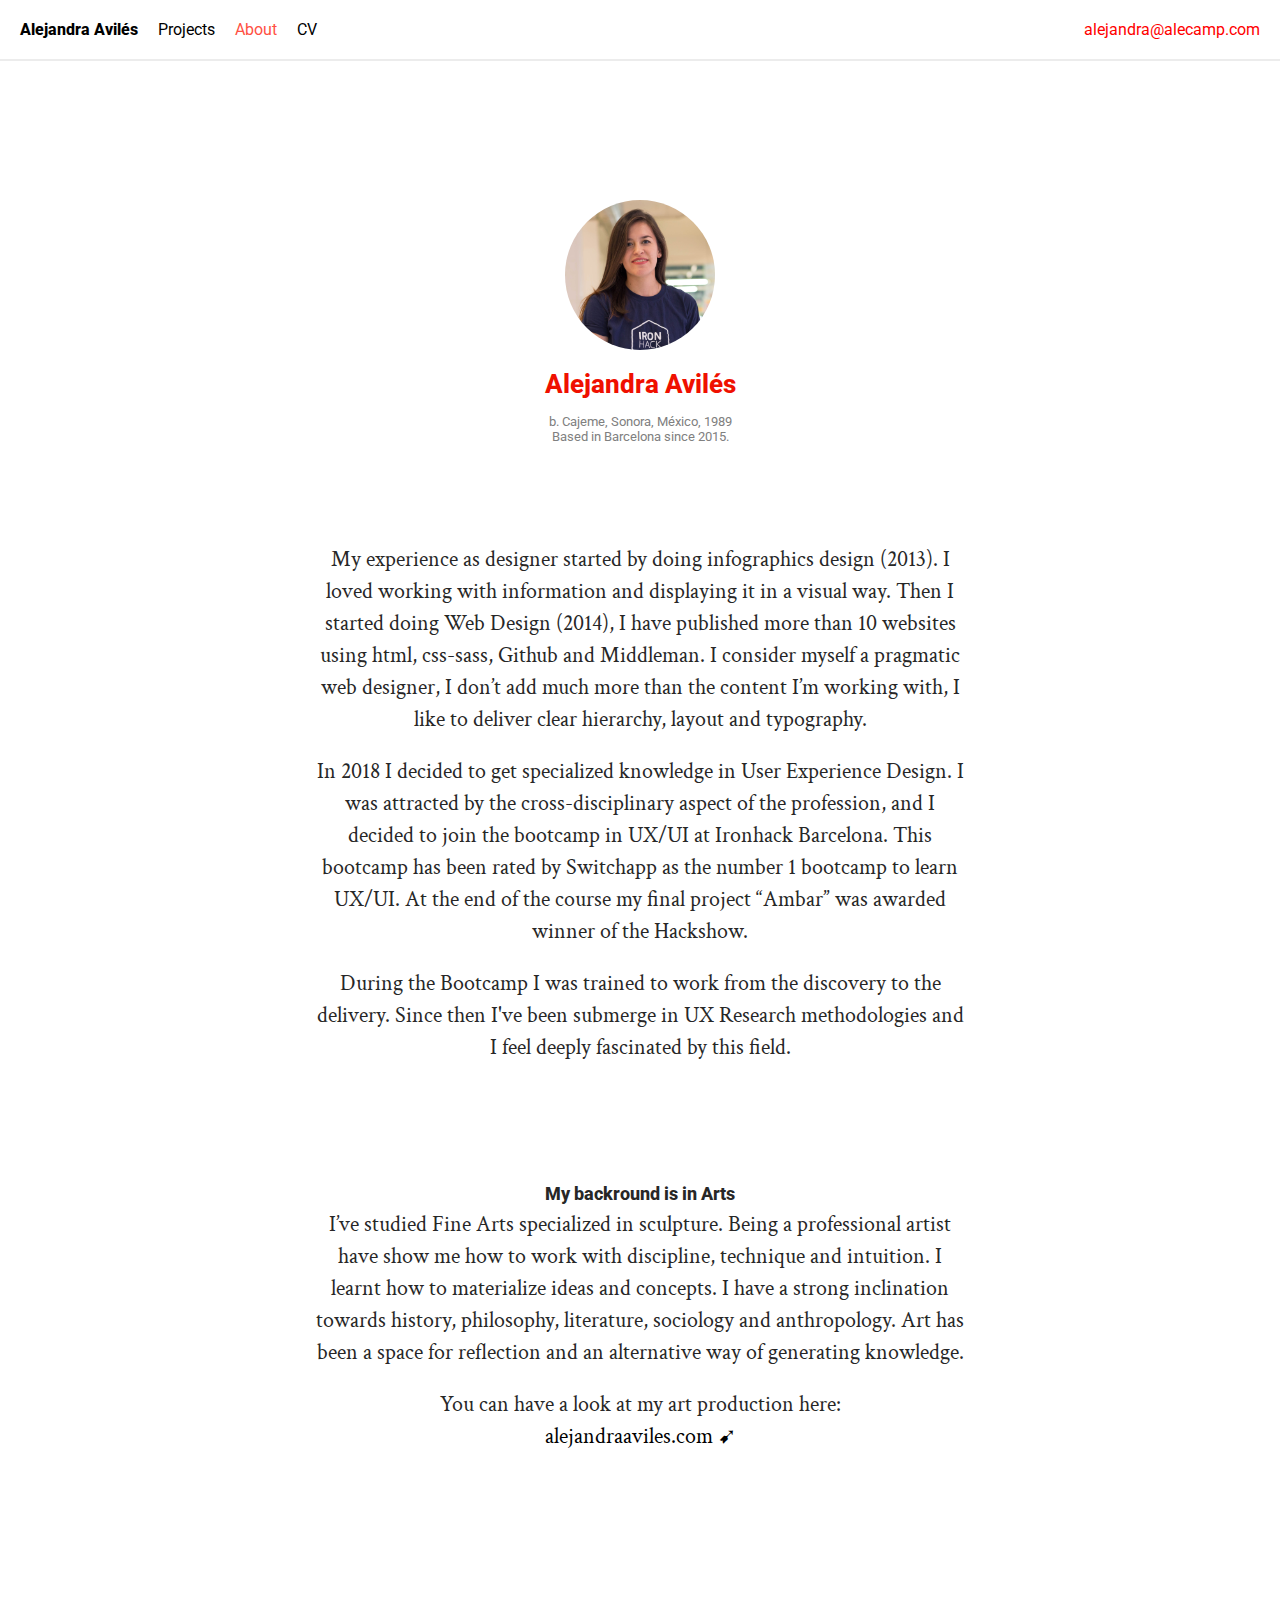
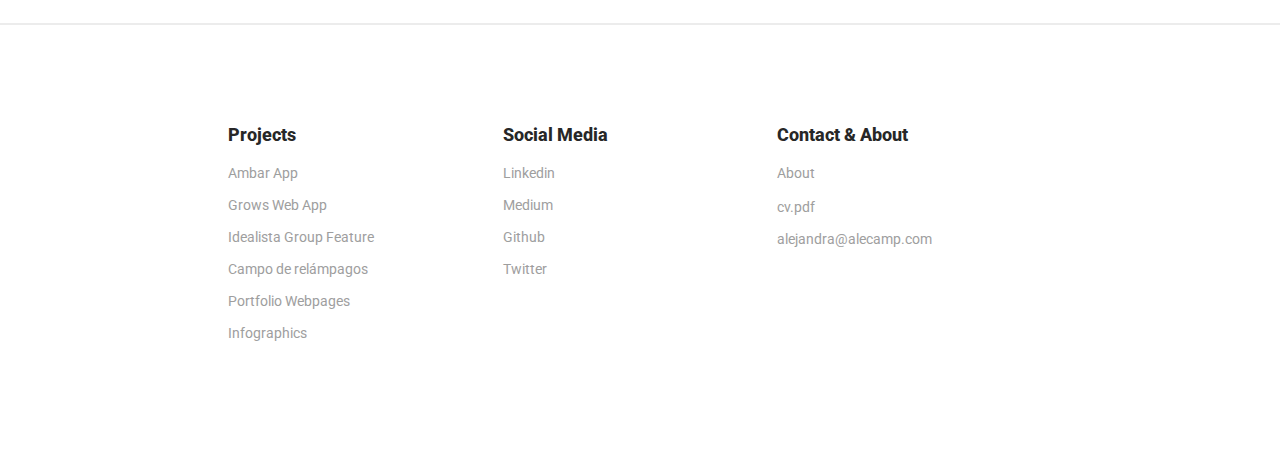
==== commit f2382319: "Automated commit at 2018-12-06 20:22:34 UTC by middleman-deploy 0.1.3" ====
--- a/about/index.html
+++ b/about/index.html
@@ -50,7 +50,7 @@
   <section>
     <h3>My backround is in Arts</h3>
     <p>I’ve studied Fine Arts specialized in sculpture. Being a professional artist have show me how to work with discipline, technique and intuition. I learnt how to materialize ideas and concepts. I have a strong inclination towards history, philosophy, literature, sociology and anthropology. Art has been a space for reflection and an alternative way of generating knowledge.</p>
-    <p>You can have a look at my art production here: <a target="art-portfolio" href="http://alejandraaviles.com/">alejandraaviles.com</a></p>
+    <p>You can have a look at my art production here:<br><a target="art-portfolio" href="http://alejandraaviles.com/">alejandraaviles.com ➹</a></p>
   </section>
   </div>
 </main>
